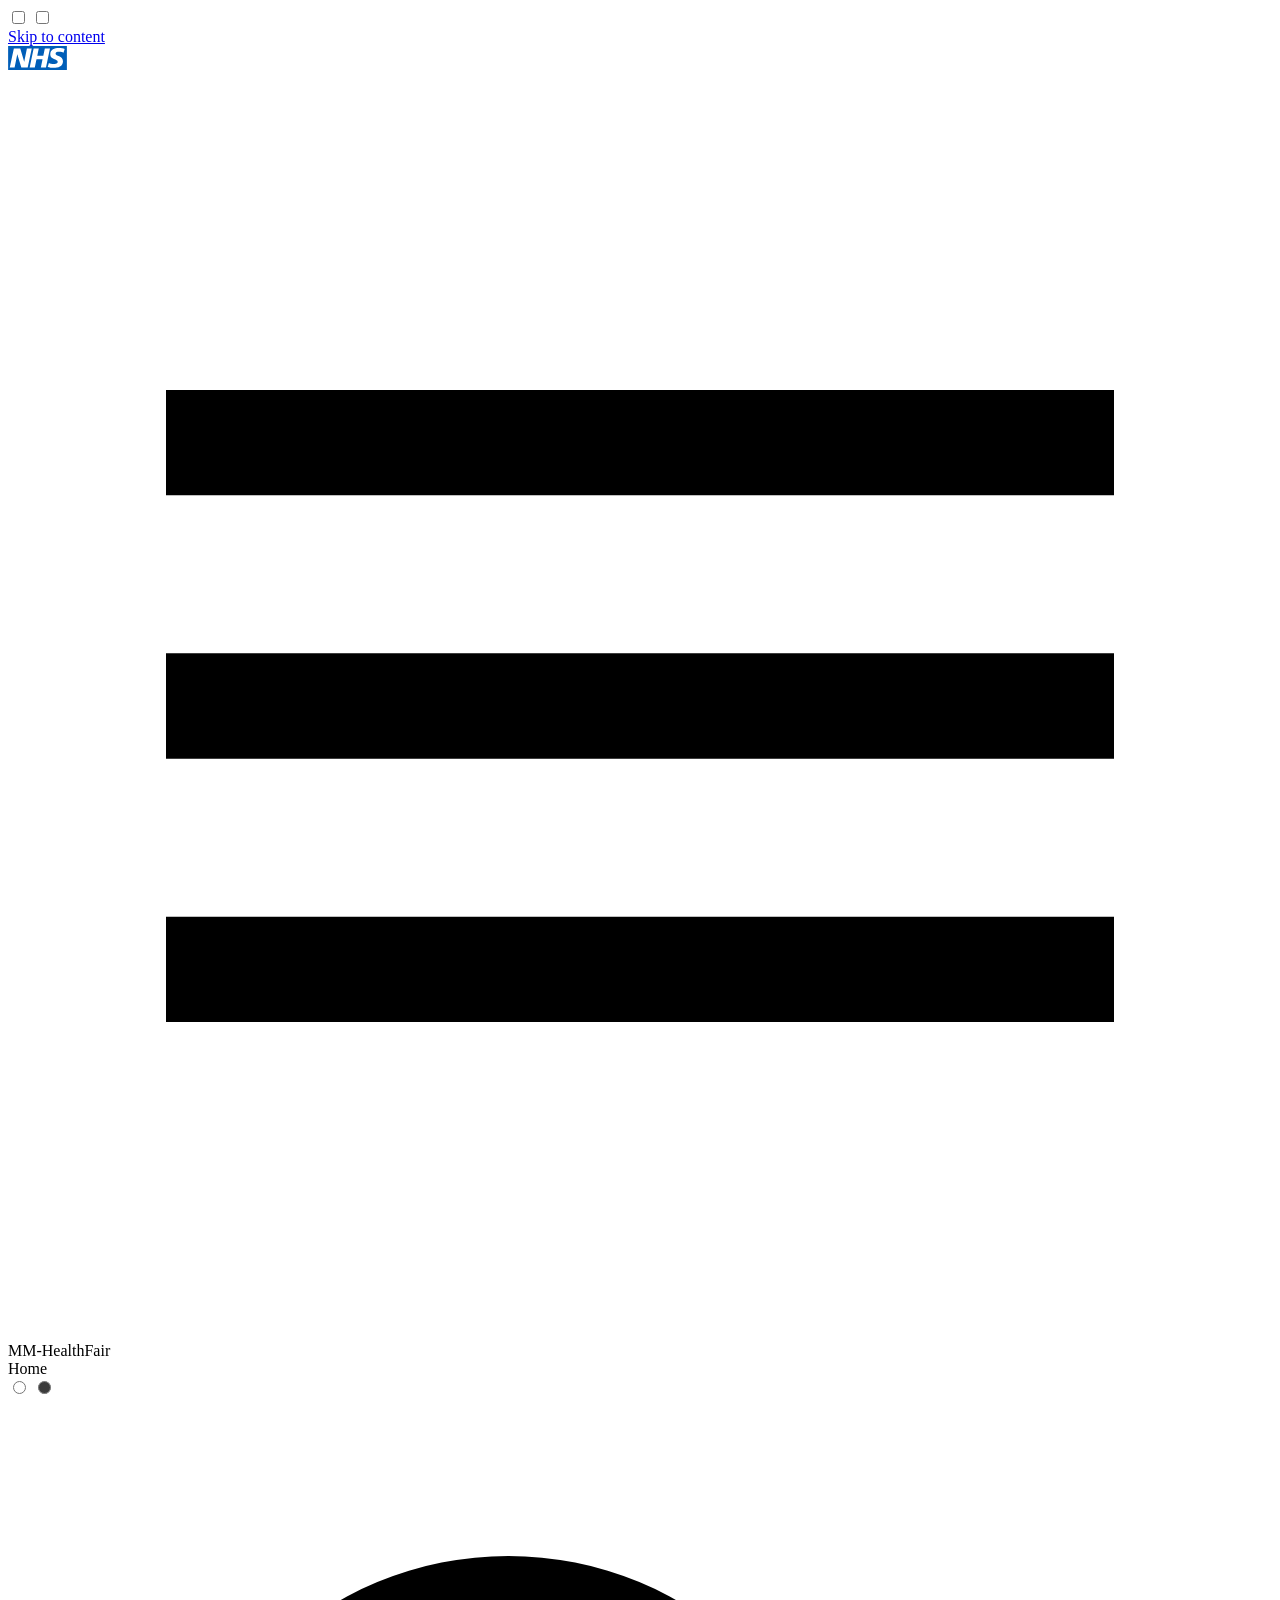
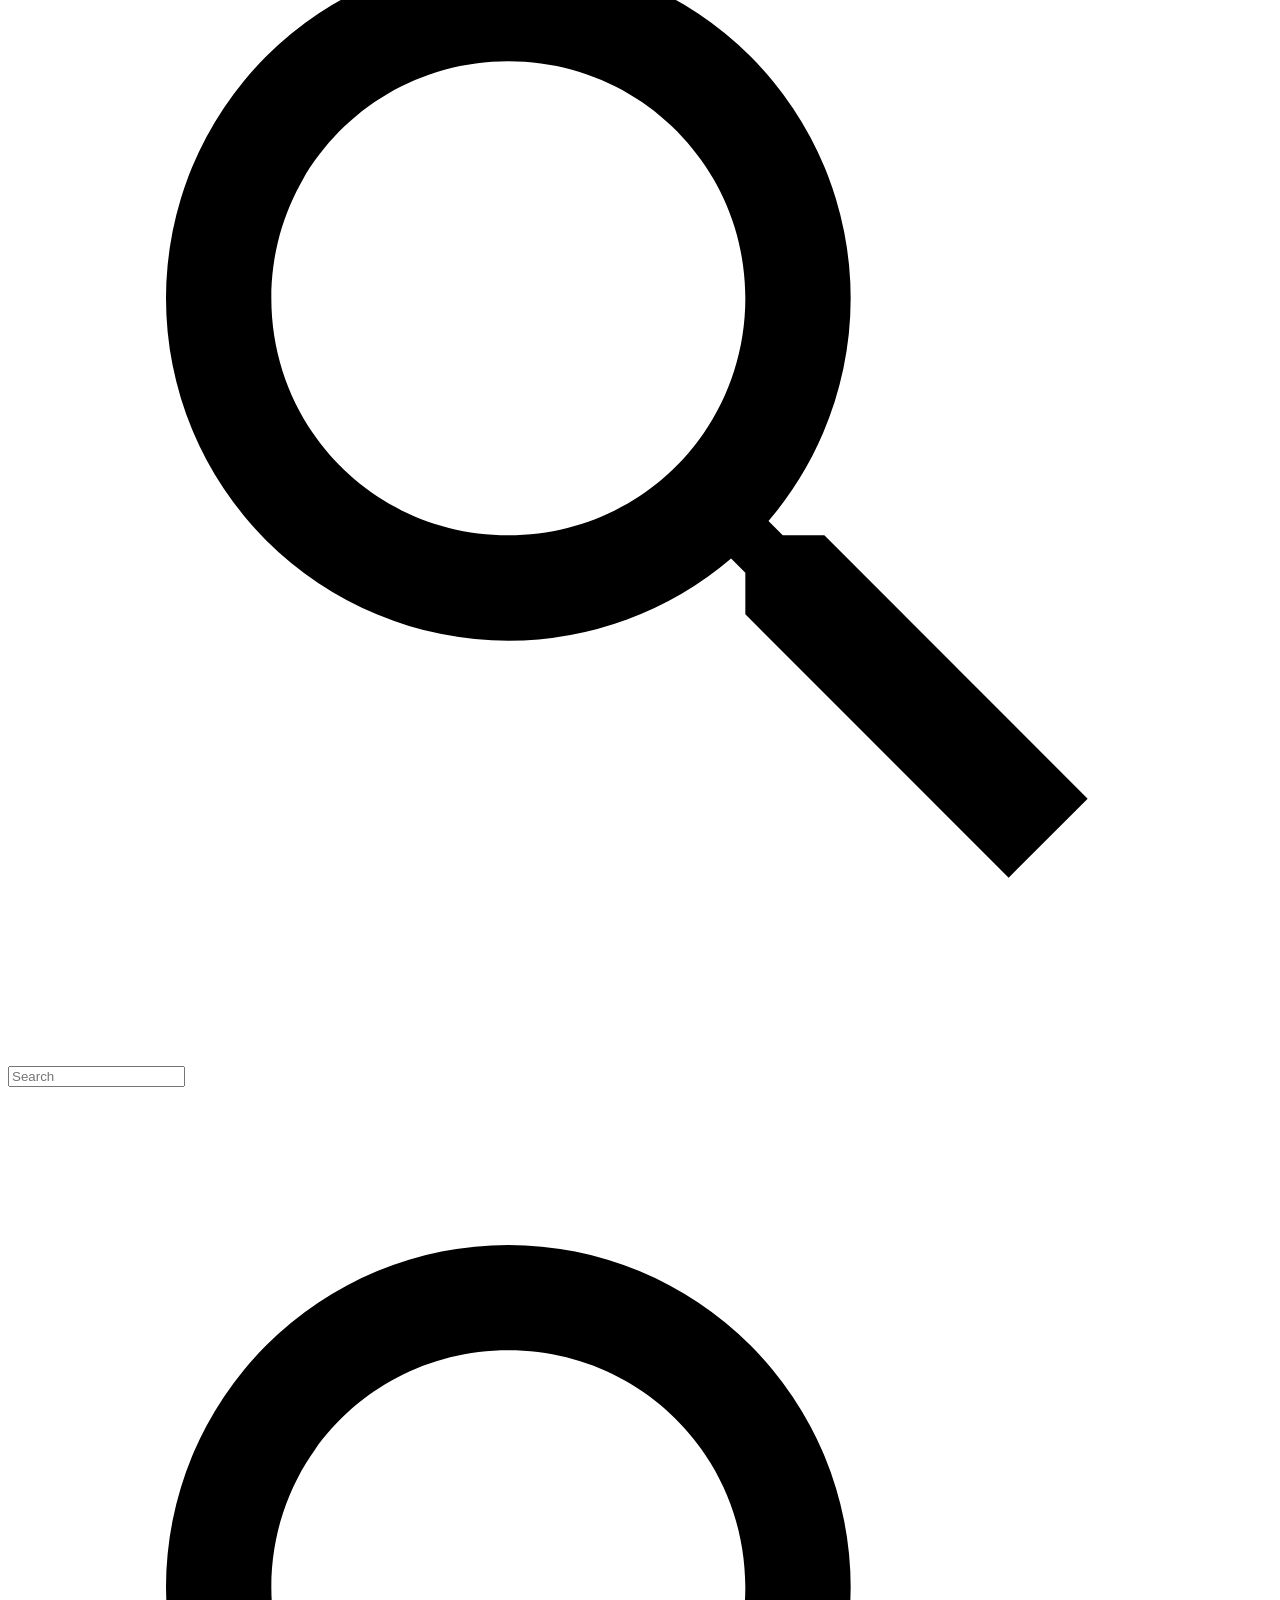
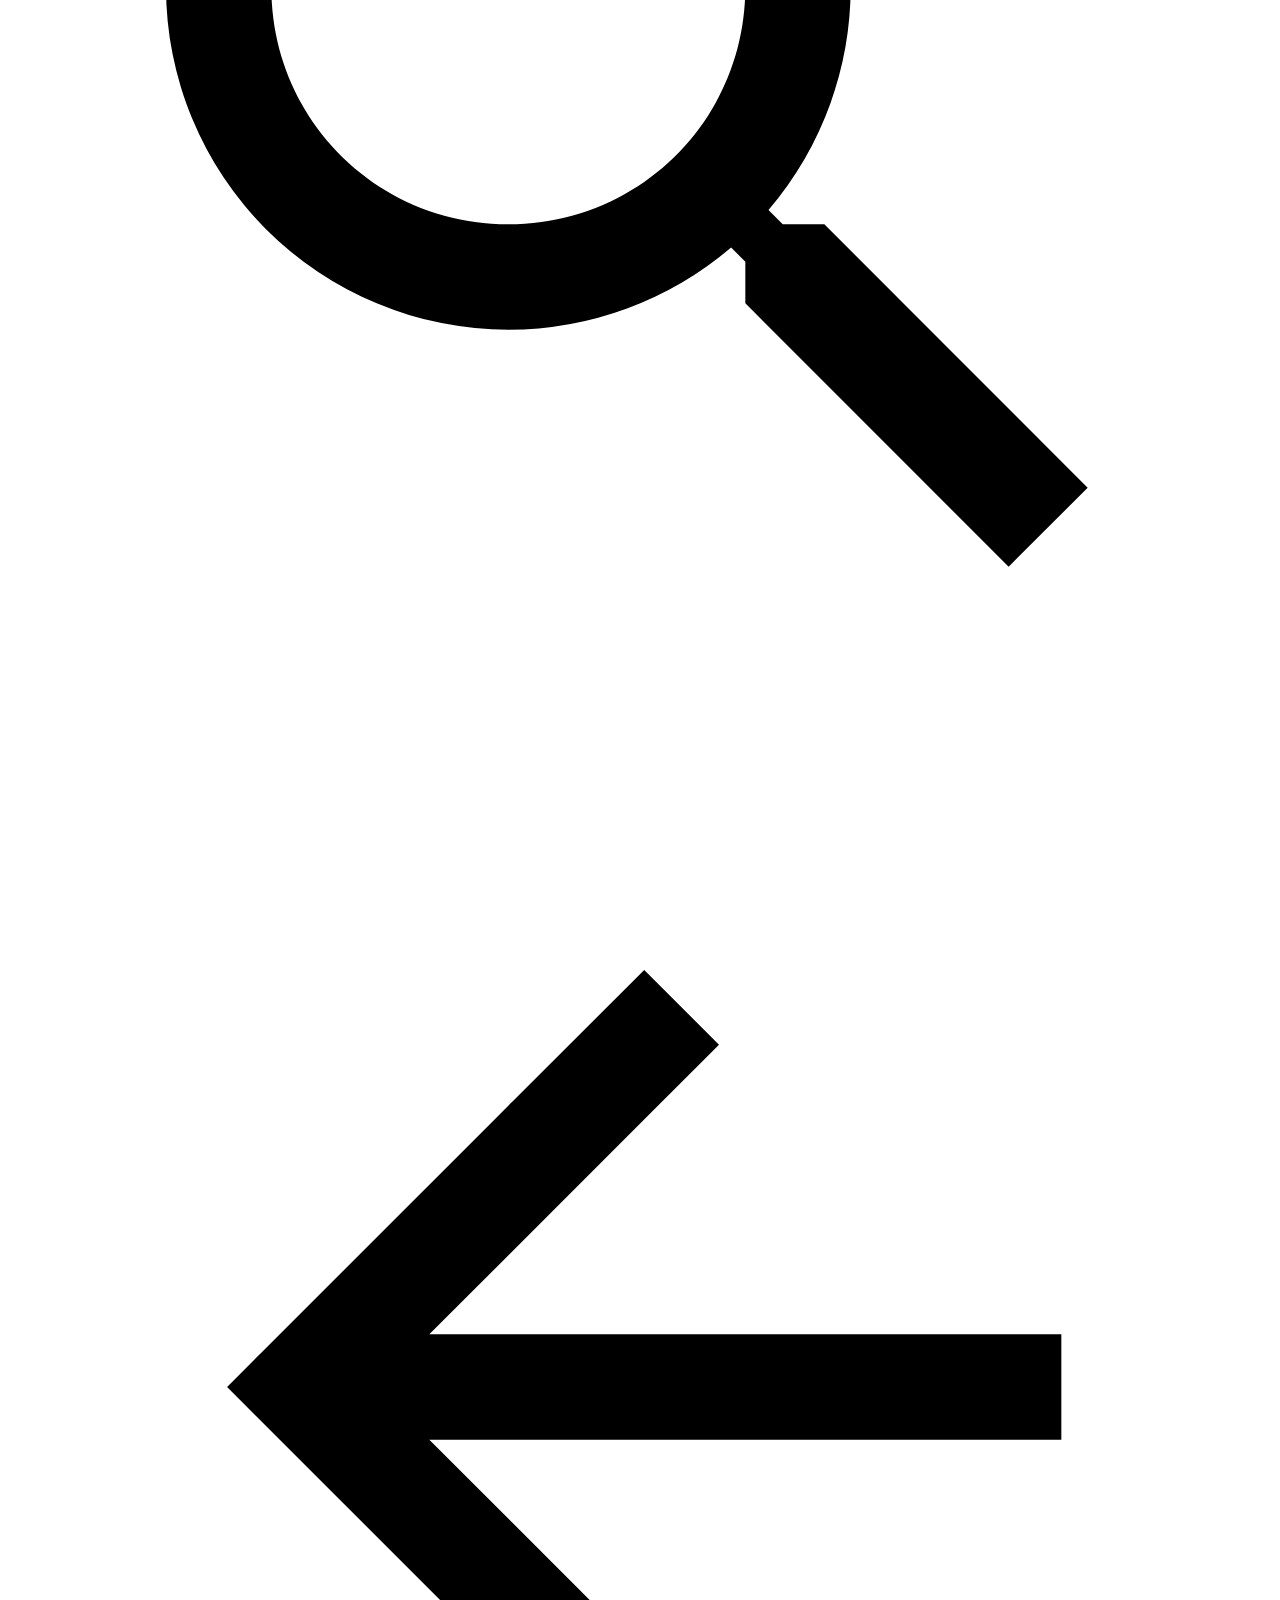
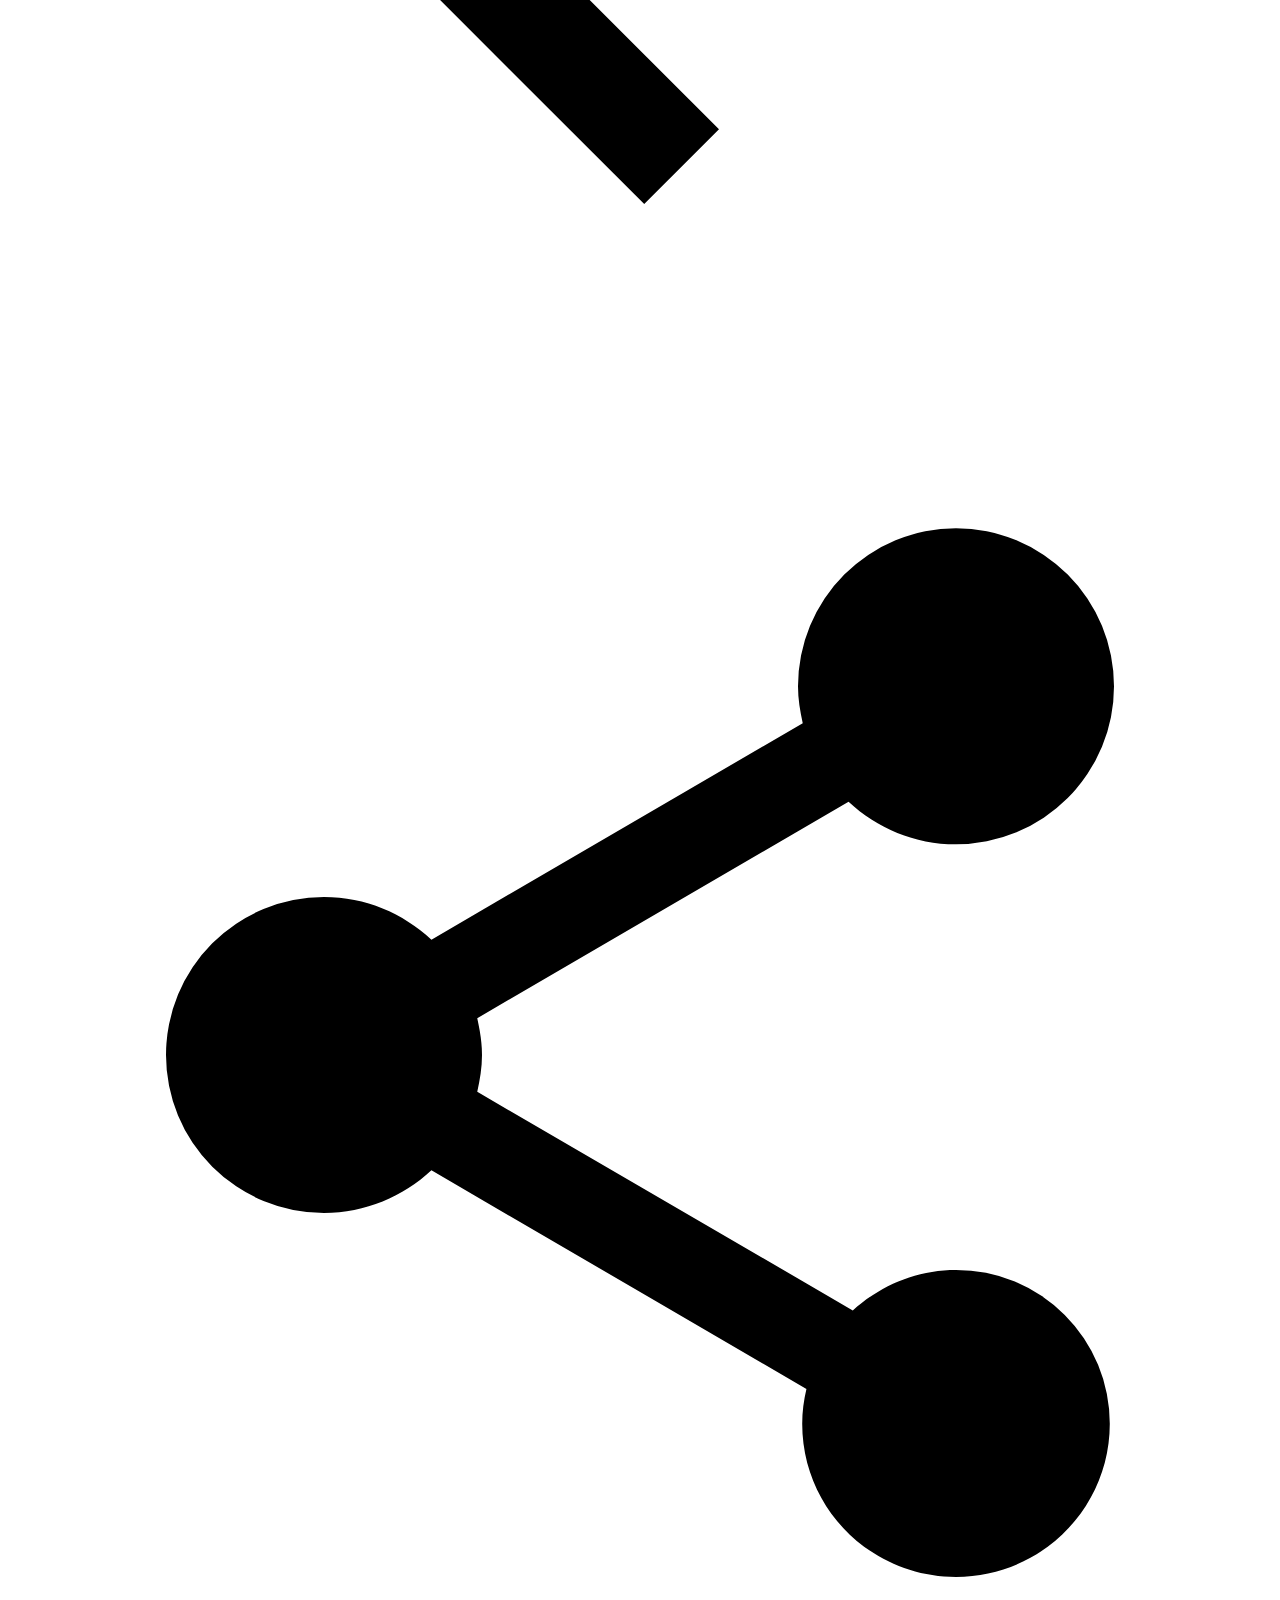
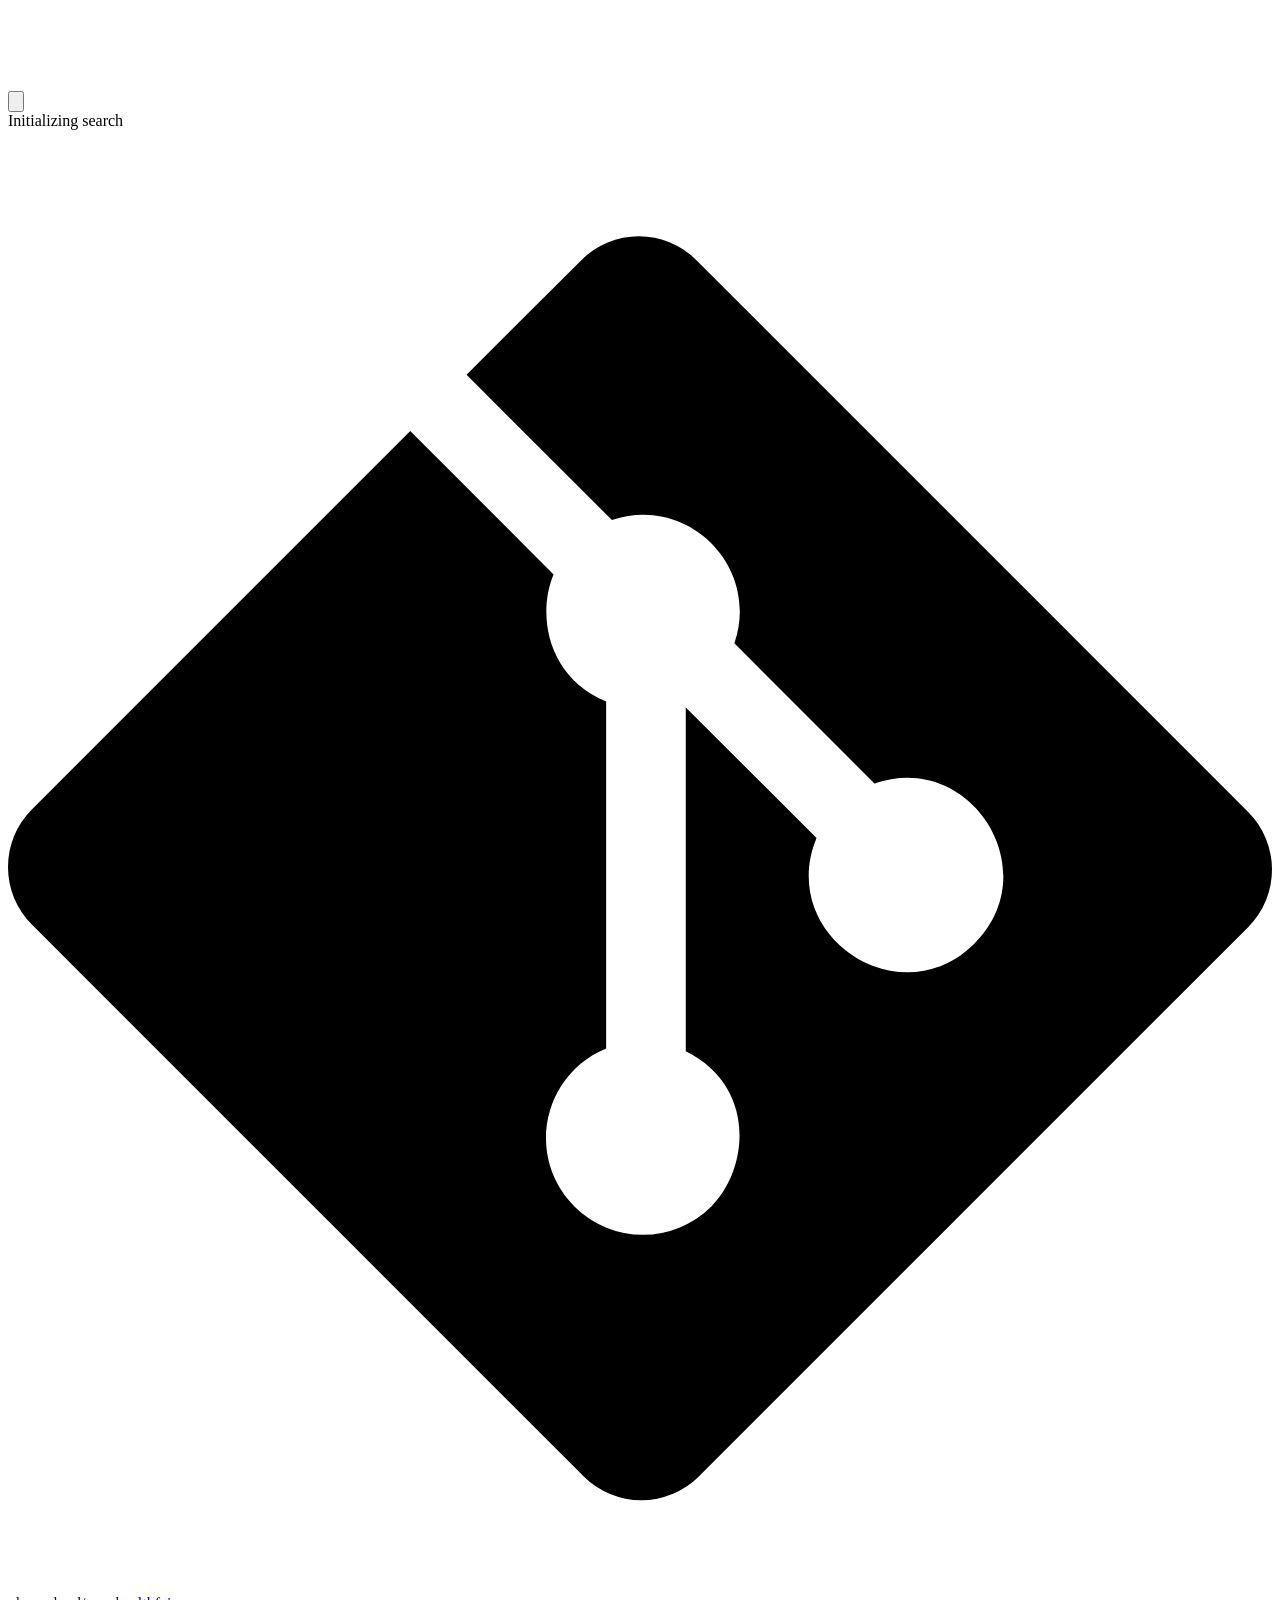
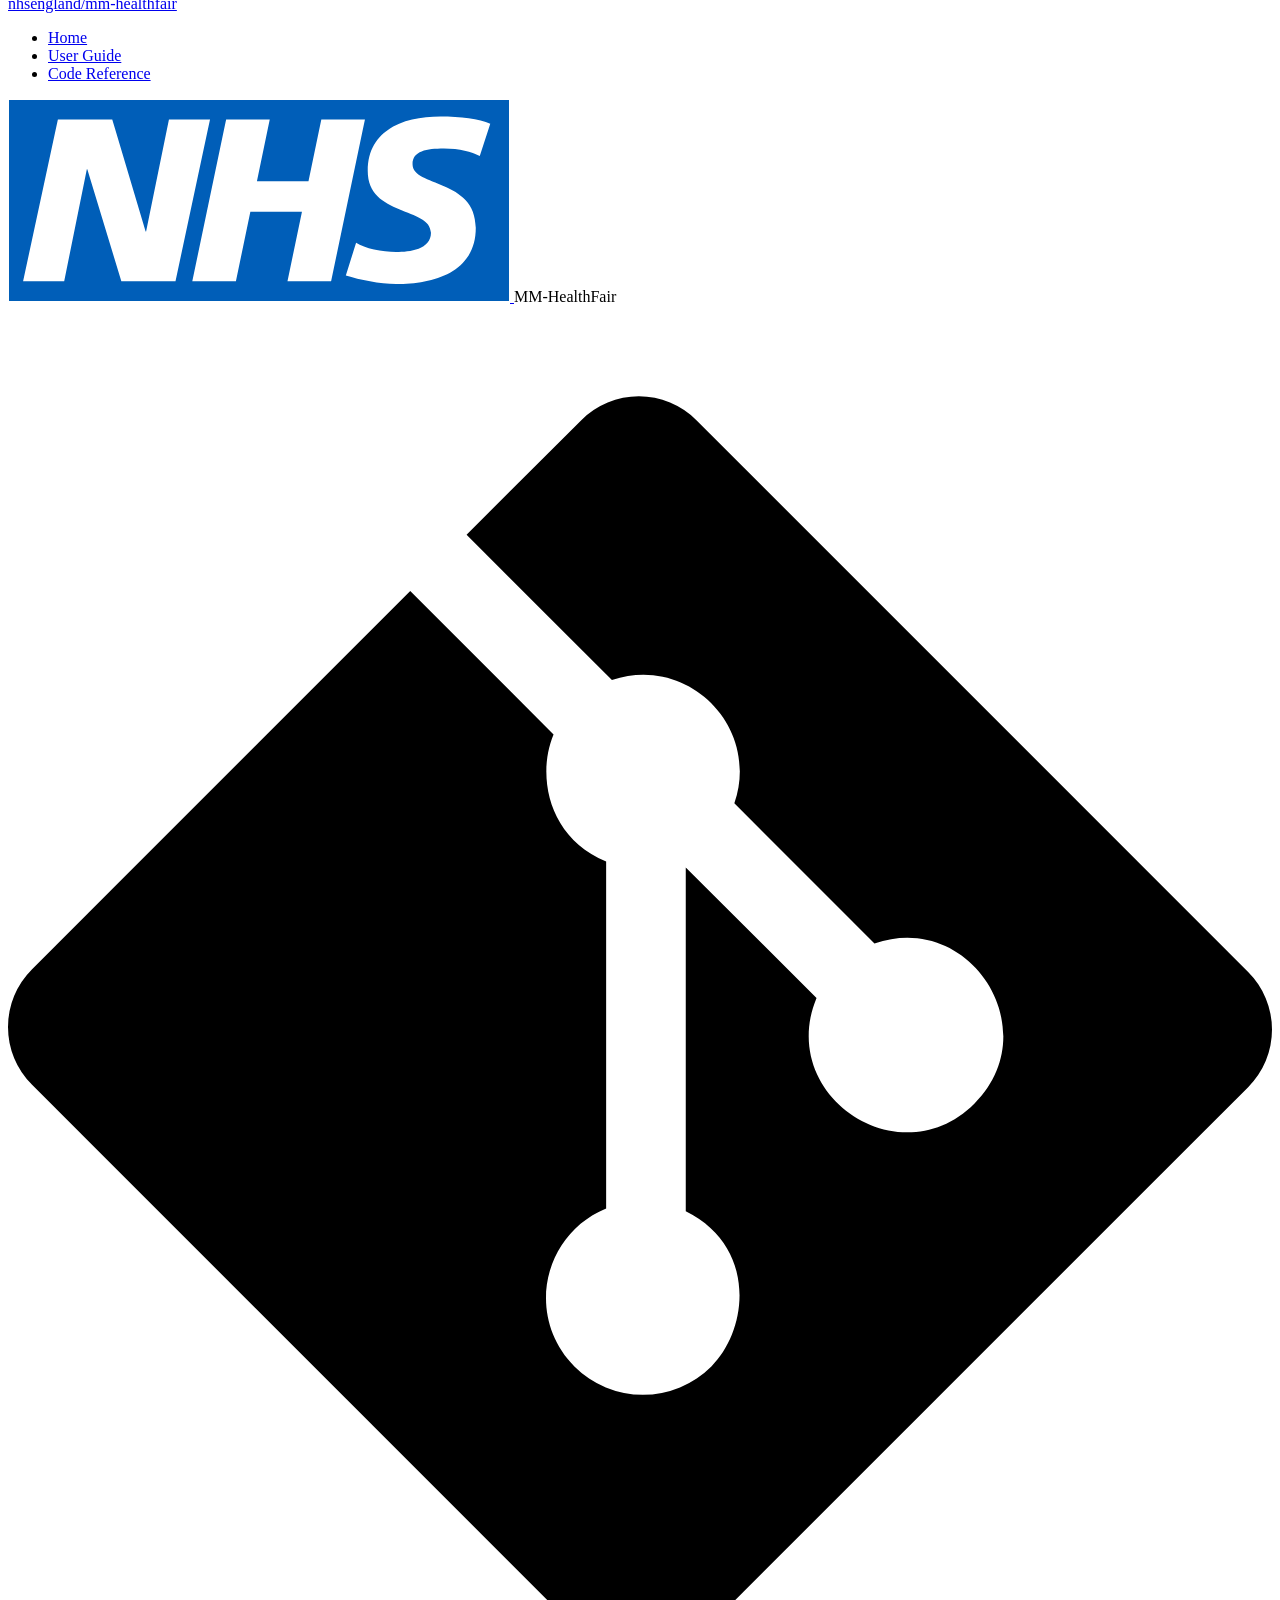
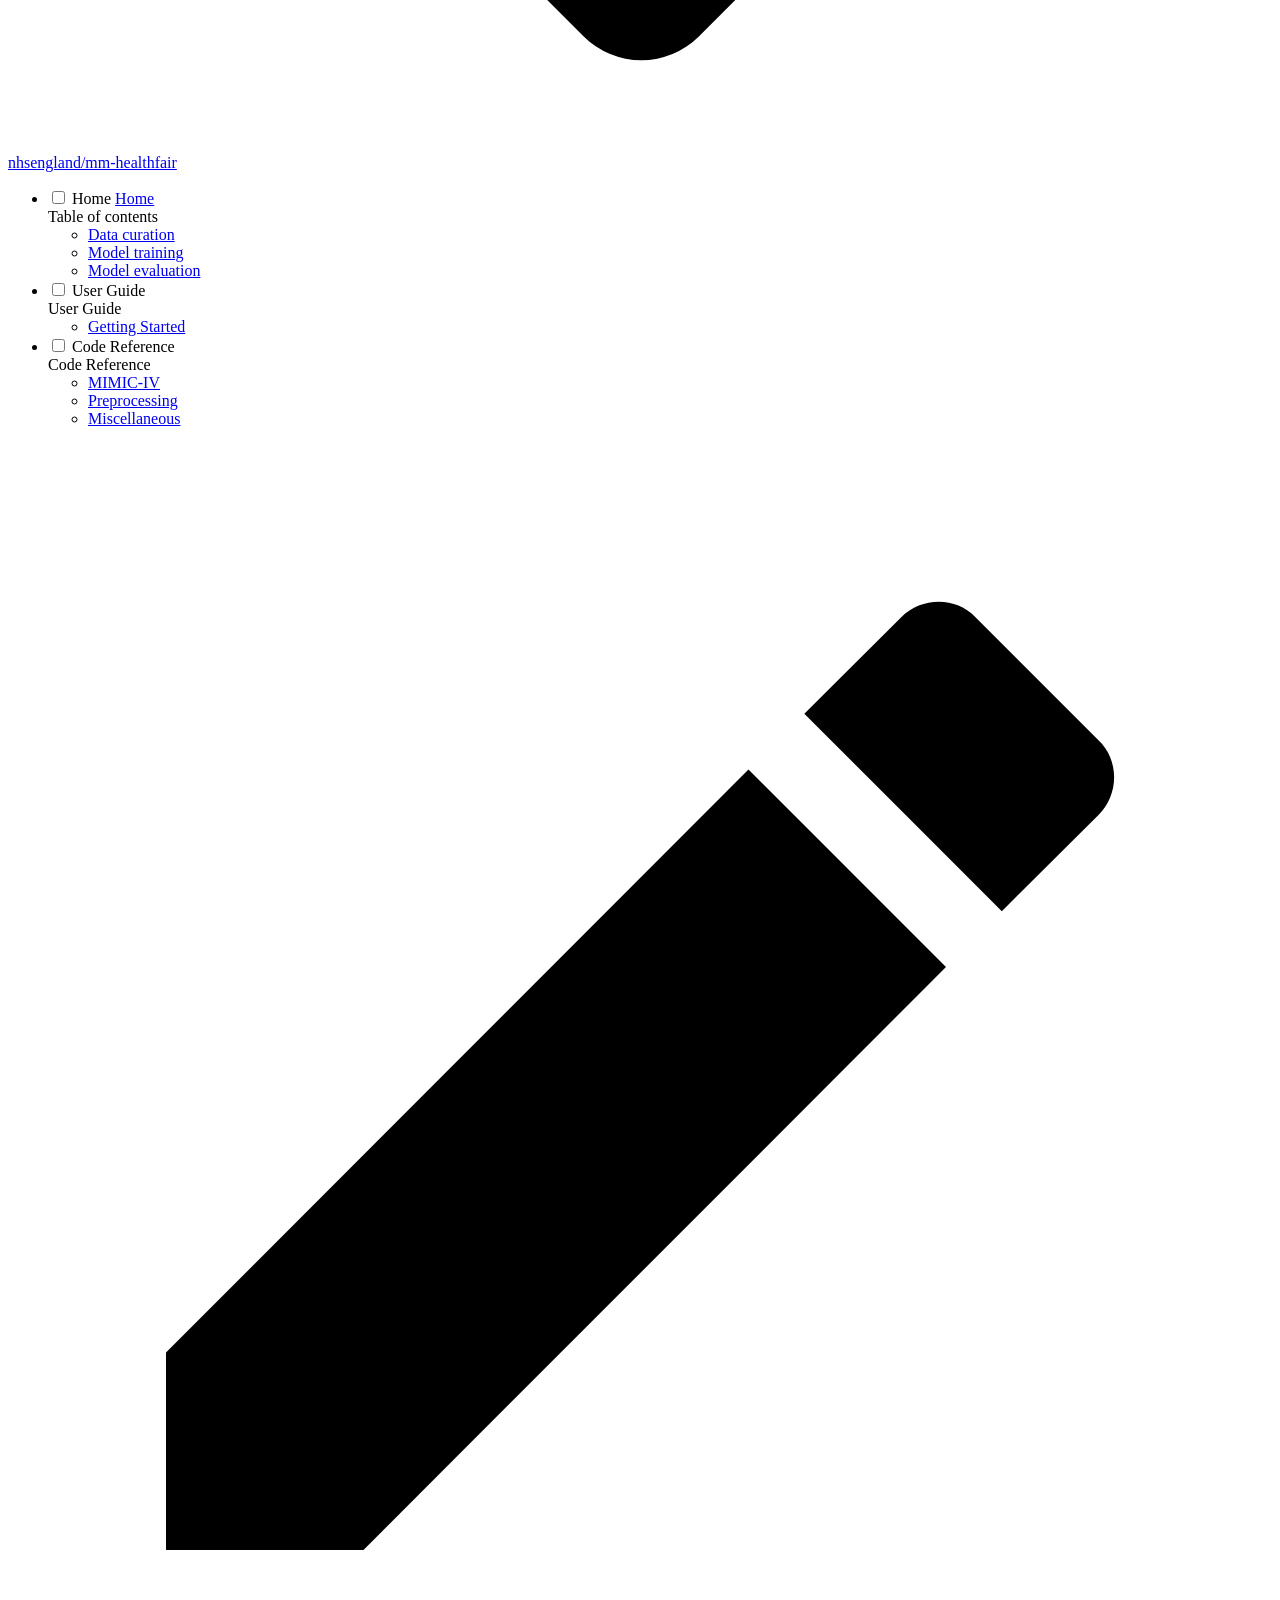
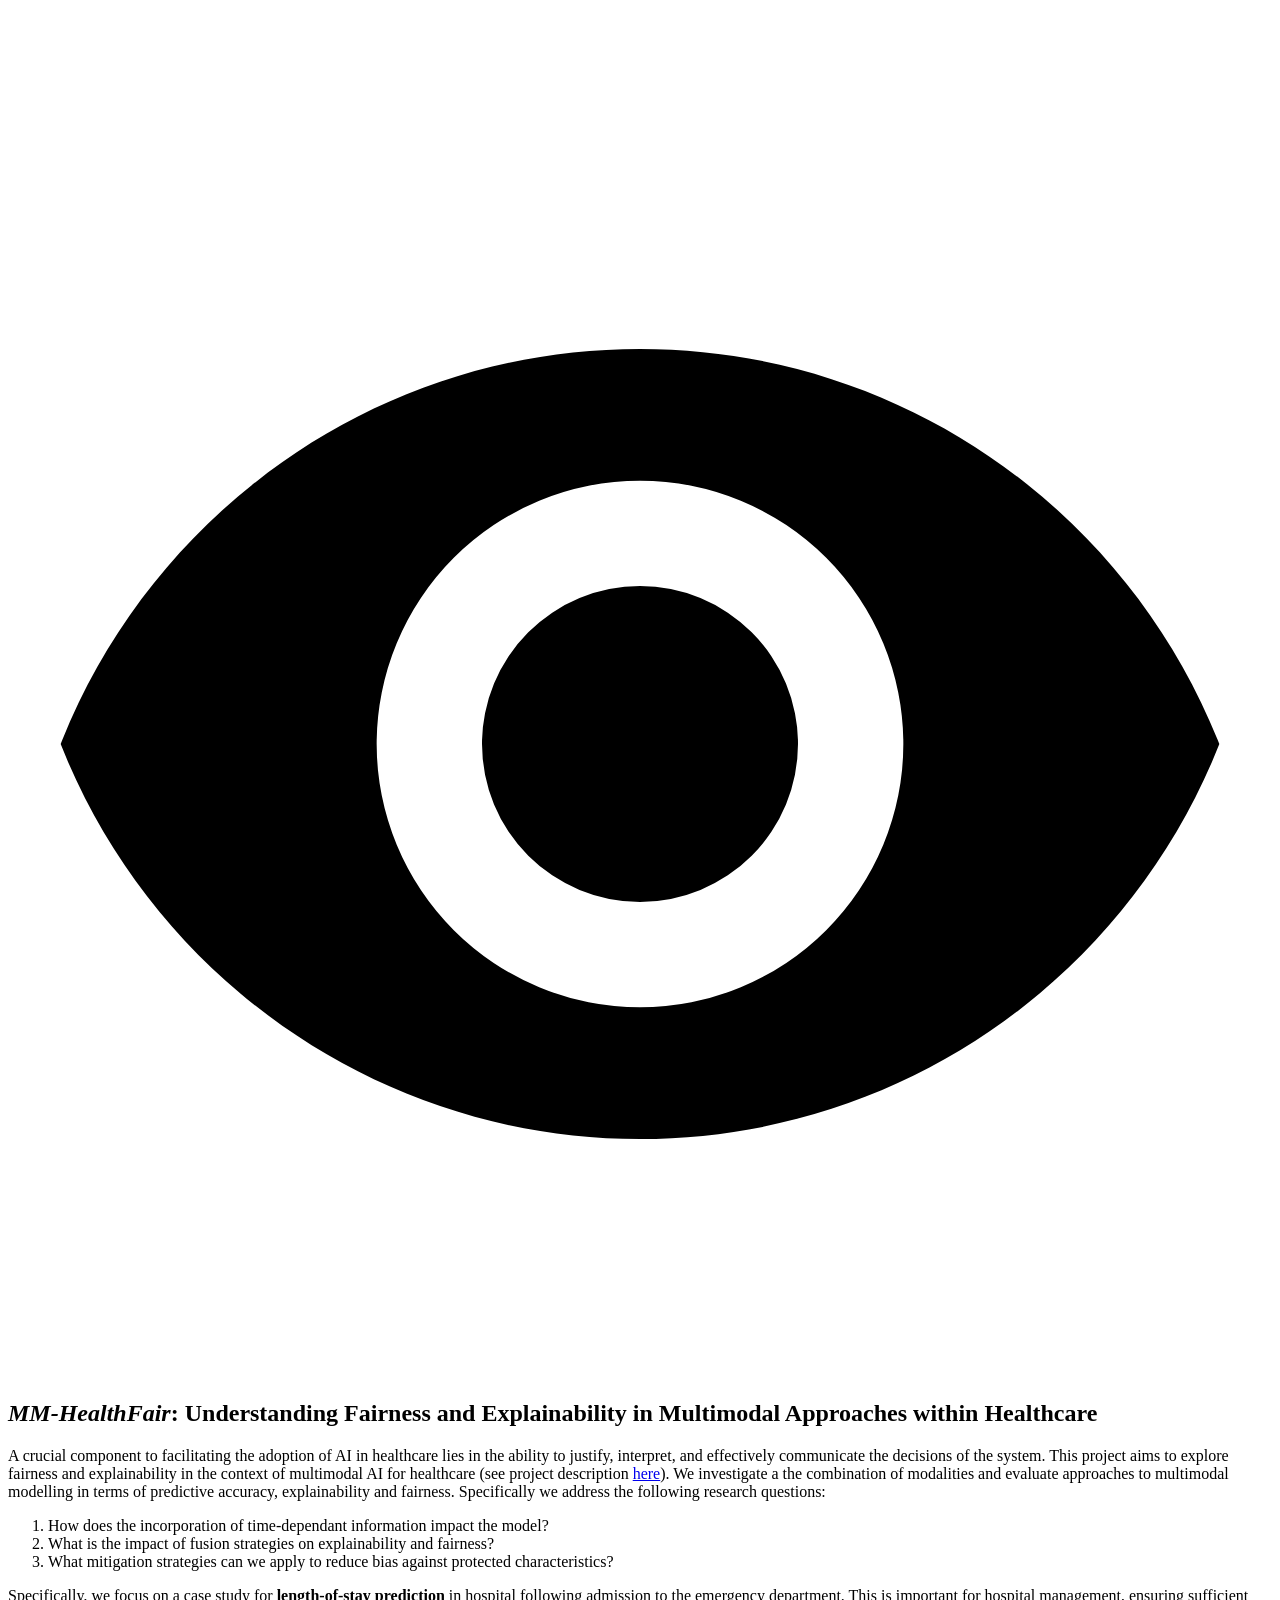
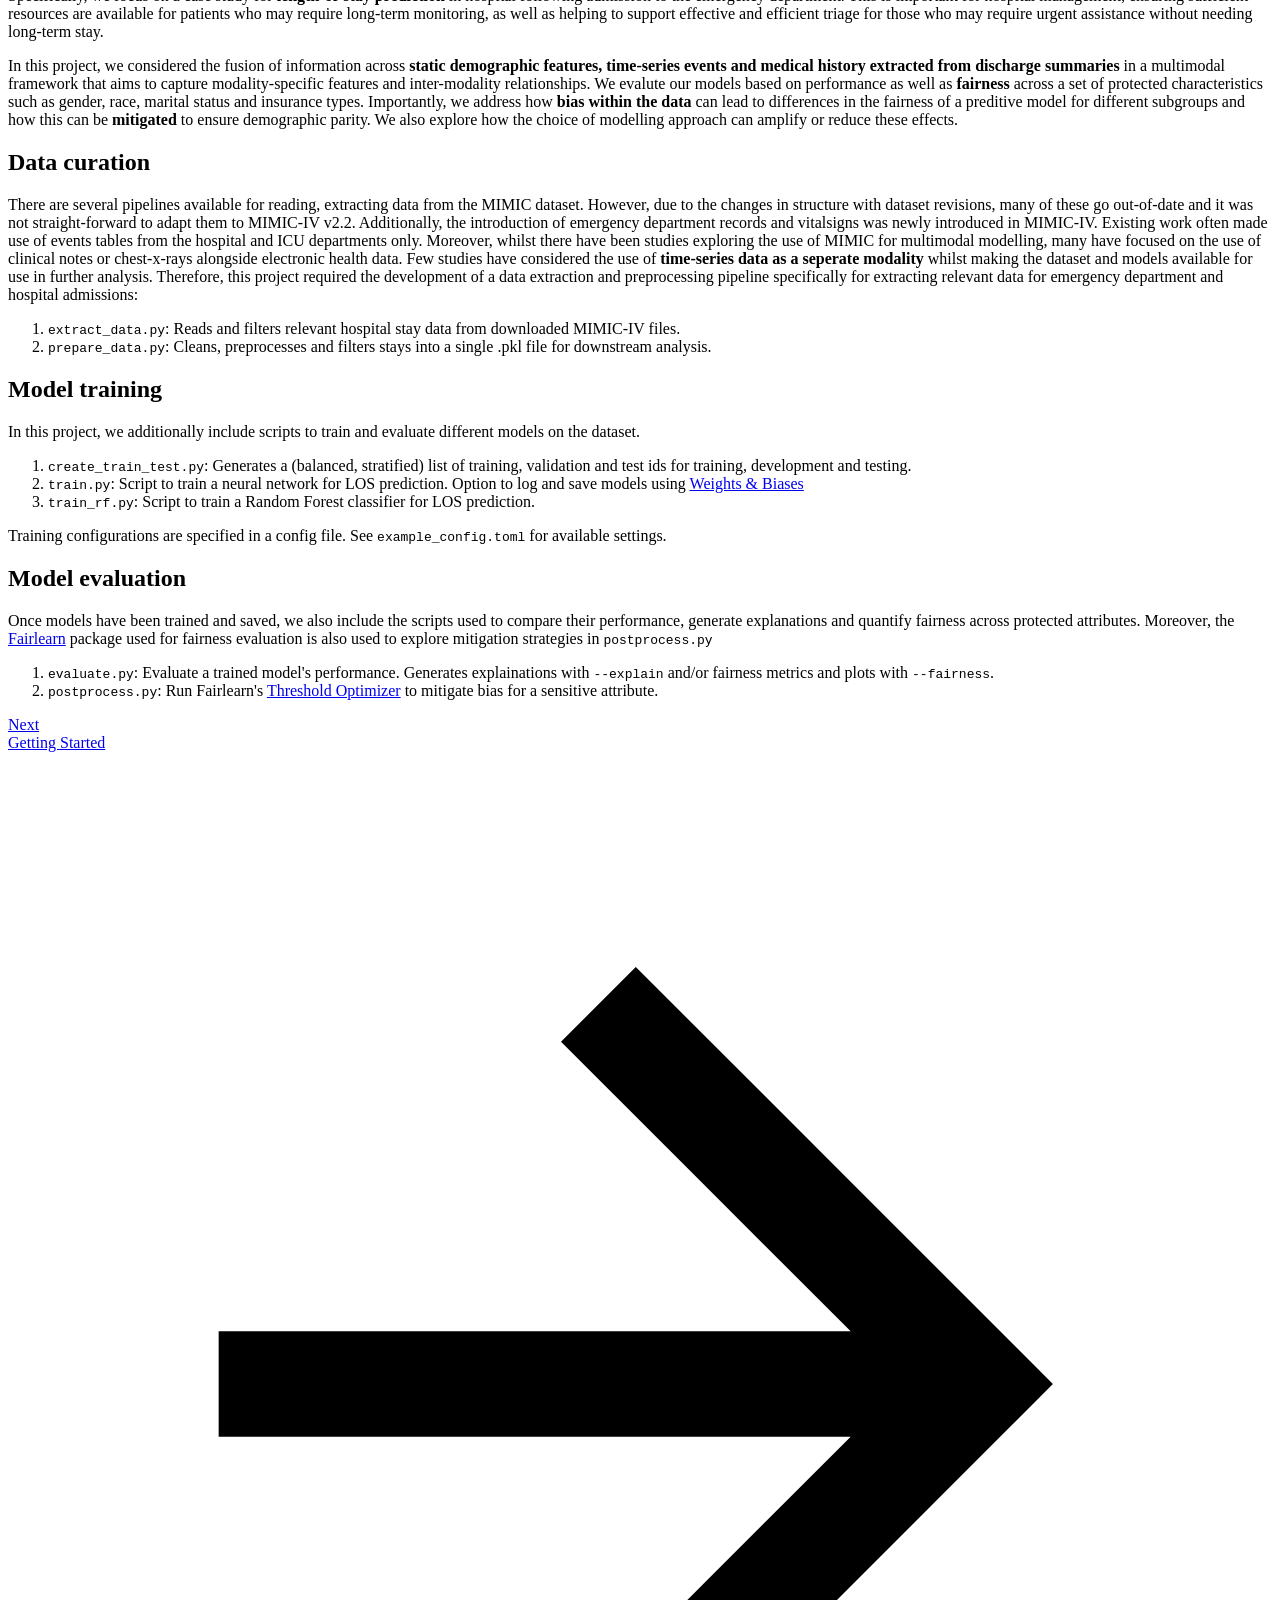
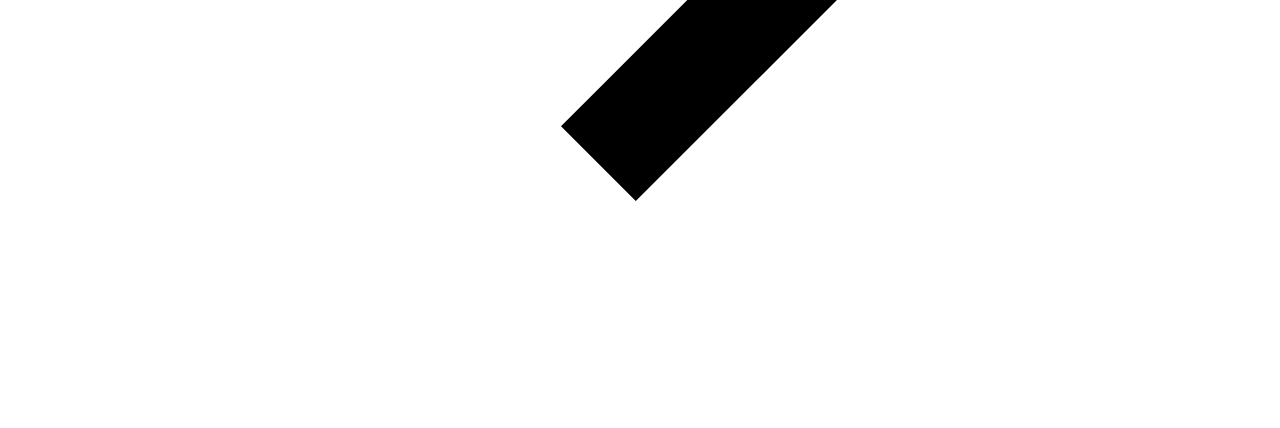
==== index.html @ 0ae2db7b "Deployed 104ed70 with MkDocs version: 1.6.1" ====
<!doctype html>
<html lang="en" class="no-js">
  <head>
    
      <meta charset="utf-8">
      <meta name="viewport" content="width=device-width,initial-scale=1">
      
        <meta name="description" content="Exploration codebase for understanding explainability and fairness in multimodal healthcare models">
      
      
      
      
      
        <link rel="next" href="getting_started/">
      
      
      <link rel="icon" href="assets/NHS.svg">
      <meta name="generator" content="mkdocs-1.6.1, mkdocs-material-9.5.50">
    
    
      
        <title>MM-HealthFair</title>
      
    
    
      <link rel="stylesheet" href="assets/stylesheets/main.a40c8224.min.css">
      
        
        <link rel="stylesheet" href="assets/stylesheets/palette.06af60db.min.css">
      
      


    
    
      
    
    
      
        
        
        <link rel="preconnect" href="https://fonts.gstatic.com" crossorigin>
        <link rel="stylesheet" href="https://fonts.googleapis.com/css?family=Roboto:300,300i,400,400i,700,700i%7CRoboto+Mono:400,400i,700,700i&display=fallback">
        <style>:root{--md-text-font:"Roboto";--md-code-font:"Roboto Mono"}</style>
      
    
    
      <link rel="stylesheet" href="assets/_mkdocstrings.css">
    
      <link rel="stylesheet" href="css/style.css">
    
      <link rel="stylesheet" href="css/mkdocstrings.css">
    
    <script>__md_scope=new URL(".",location),__md_hash=e=>[...e].reduce(((e,_)=>(e<<5)-e+_.charCodeAt(0)),0),__md_get=(e,_=localStorage,t=__md_scope)=>JSON.parse(_.getItem(t.pathname+"."+e)),__md_set=(e,_,t=localStorage,a=__md_scope)=>{try{t.setItem(a.pathname+"."+e,JSON.stringify(_))}catch(e){}}</script>
    
      

    
    
    
  </head>
  
  
    
    
      
    
    
    
    
    <body dir="ltr" data-md-color-scheme="default" data-md-color-primary="blue" data-md-color-accent="light-blue">
  
    
    <input class="md-toggle" data-md-toggle="drawer" type="checkbox" id="__drawer" autocomplete="off">
    <input class="md-toggle" data-md-toggle="search" type="checkbox" id="__search" autocomplete="off">
    <label class="md-overlay" for="__drawer"></label>
    <div data-md-component="skip">
      
        
        <a href="#mm-healthfair-understanding-fairness-and-explainability-in-multimodal-approaches-within-healthcare" class="md-skip">
          Skip to content
        </a>
      
    </div>
    <div data-md-component="announce">
      
    </div>
    
    
      

  

<header class="md-header md-header--shadow md-header--lifted" data-md-component="header">
  <nav class="md-header__inner md-grid" aria-label="Header">
    <a href="." title="MM-HealthFair" class="md-header__button md-logo" aria-label="MM-HealthFair" data-md-component="logo">
      
  <img src="assets/NHS.svg" alt="logo">

    </a>
    <label class="md-header__button md-icon" for="__drawer">
      
      <svg xmlns="http://www.w3.org/2000/svg" viewBox="0 0 24 24"><path d="M3 6h18v2H3zm0 5h18v2H3zm0 5h18v2H3z"/></svg>
    </label>
    <div class="md-header__title" data-md-component="header-title">
      <div class="md-header__ellipsis">
        <div class="md-header__topic">
          <span class="md-ellipsis">
            MM-HealthFair
          </span>
        </div>
        <div class="md-header__topic" data-md-component="header-topic">
          <span class="md-ellipsis">
            
              Home
            
          </span>
        </div>
      </div>
    </div>
    
      
        <form class="md-header__option" data-md-component="palette">
  
    
    
    
    <input class="md-option" data-md-color-media="(prefers-color-scheme: light)" data-md-color-scheme="default" data-md-color-primary="blue" data-md-color-accent="light-blue"  aria-label="Switch to dark mode"  type="radio" name="__palette" id="__palette_0">
    
      <label class="md-header__button md-icon" title="Switch to dark mode" for="__palette_1" hidden>
        <svg xmlns="http://www.w3.org/2000/svg" viewBox="0 0 24 24"><path d="M12 8a4 4 0 0 0-4 4 4 4 0 0 0 4 4 4 4 0 0 0 4-4 4 4 0 0 0-4-4m0 10a6 6 0 0 1-6-6 6 6 0 0 1 6-6 6 6 0 0 1 6 6 6 6 0 0 1-6 6m8-9.31V4h-4.69L12 .69 8.69 4H4v4.69L.69 12 4 15.31V20h4.69L12 23.31 15.31 20H20v-4.69L23.31 12z"/></svg>
      </label>
    
  
    
    
    
    <input class="md-option" data-md-color-media="(prefers-color-scheme: dark)" data-md-color-scheme="slate" data-md-color-primary="blue" data-md-color-accent="light-blue"  aria-label="Switch to light mode"  type="radio" name="__palette" id="__palette_1">
    
      <label class="md-header__button md-icon" title="Switch to light mode" for="__palette_0" hidden>
        <svg xmlns="http://www.w3.org/2000/svg" viewBox="0 0 24 24"><path d="M12 18c-.89 0-1.74-.2-2.5-.55C11.56 16.5 13 14.42 13 12s-1.44-4.5-3.5-5.45C10.26 6.2 11.11 6 12 6a6 6 0 0 1 6 6 6 6 0 0 1-6 6m8-9.31V4h-4.69L12 .69 8.69 4H4v4.69L.69 12 4 15.31V20h4.69L12 23.31 15.31 20H20v-4.69L23.31 12z"/></svg>
      </label>
    
  
</form>
      
    
    
      <script>var palette=__md_get("__palette");if(palette&&palette.color){if("(prefers-color-scheme)"===palette.color.media){var media=matchMedia("(prefers-color-scheme: light)"),input=document.querySelector(media.matches?"[data-md-color-media='(prefers-color-scheme: light)']":"[data-md-color-media='(prefers-color-scheme: dark)']");palette.color.media=input.getAttribute("data-md-color-media"),palette.color.scheme=input.getAttribute("data-md-color-scheme"),palette.color.primary=input.getAttribute("data-md-color-primary"),palette.color.accent=input.getAttribute("data-md-color-accent")}for(var[key,value]of Object.entries(palette.color))document.body.setAttribute("data-md-color-"+key,value)}</script>
    
    
    
      <label class="md-header__button md-icon" for="__search">
        
        <svg xmlns="http://www.w3.org/2000/svg" viewBox="0 0 24 24"><path d="M9.5 3A6.5 6.5 0 0 1 16 9.5c0 1.61-.59 3.09-1.56 4.23l.27.27h.79l5 5-1.5 1.5-5-5v-.79l-.27-.27A6.52 6.52 0 0 1 9.5 16 6.5 6.5 0 0 1 3 9.5 6.5 6.5 0 0 1 9.5 3m0 2C7 5 5 7 5 9.5S7 14 9.5 14 14 12 14 9.5 12 5 9.5 5"/></svg>
      </label>
      <div class="md-search" data-md-component="search" role="dialog">
  <label class="md-search__overlay" for="__search"></label>
  <div class="md-search__inner" role="search">
    <form class="md-search__form" name="search">
      <input type="text" class="md-search__input" name="query" aria-label="Search" placeholder="Search" autocapitalize="off" autocorrect="off" autocomplete="off" spellcheck="false" data-md-component="search-query" required>
      <label class="md-search__icon md-icon" for="__search">
        
        <svg xmlns="http://www.w3.org/2000/svg" viewBox="0 0 24 24"><path d="M9.5 3A6.5 6.5 0 0 1 16 9.5c0 1.61-.59 3.09-1.56 4.23l.27.27h.79l5 5-1.5 1.5-5-5v-.79l-.27-.27A6.52 6.52 0 0 1 9.5 16 6.5 6.5 0 0 1 3 9.5 6.5 6.5 0 0 1 9.5 3m0 2C7 5 5 7 5 9.5S7 14 9.5 14 14 12 14 9.5 12 5 9.5 5"/></svg>
        
        <svg xmlns="http://www.w3.org/2000/svg" viewBox="0 0 24 24"><path d="M20 11v2H8l5.5 5.5-1.42 1.42L4.16 12l7.92-7.92L13.5 5.5 8 11z"/></svg>
      </label>
      <nav class="md-search__options" aria-label="Search">
        
          <a href="javascript:void(0)" class="md-search__icon md-icon" title="Share" aria-label="Share" data-clipboard data-clipboard-text="" data-md-component="search-share" tabindex="-1">
            
            <svg xmlns="http://www.w3.org/2000/svg" viewBox="0 0 24 24"><path d="M18 16.08c-.76 0-1.44.3-1.96.77L8.91 12.7c.05-.23.09-.46.09-.7s-.04-.47-.09-.7l7.05-4.11c.54.5 1.25.81 2.04.81a3 3 0 0 0 3-3 3 3 0 0 0-3-3 3 3 0 0 0-3 3c0 .24.04.47.09.7L8.04 9.81C7.5 9.31 6.79 9 6 9a3 3 0 0 0-3 3 3 3 0 0 0 3 3c.79 0 1.5-.31 2.04-.81l7.12 4.15c-.05.21-.08.43-.08.66 0 1.61 1.31 2.91 2.92 2.91s2.92-1.3 2.92-2.91A2.92 2.92 0 0 0 18 16.08"/></svg>
          </a>
        
        <button type="reset" class="md-search__icon md-icon" title="Clear" aria-label="Clear" tabindex="-1">
          
          <svg xmlns="http://www.w3.org/2000/svg" viewBox="0 0 24 24"><path d="M19 6.41 17.59 5 12 10.59 6.41 5 5 6.41 10.59 12 5 17.59 6.41 19 12 13.41 17.59 19 19 17.59 13.41 12z"/></svg>
        </button>
      </nav>
      
        <div class="md-search__suggest" data-md-component="search-suggest"></div>
      
    </form>
    <div class="md-search__output">
      <div class="md-search__scrollwrap" tabindex="0" data-md-scrollfix>
        <div class="md-search-result" data-md-component="search-result">
          <div class="md-search-result__meta">
            Initializing search
          </div>
          <ol class="md-search-result__list" role="presentation"></ol>
        </div>
      </div>
    </div>
  </div>
</div>
    
    
      <div class="md-header__source">
        <a href="https://github.com/nhsengland/mm-healthfair" title="Go to repository" class="md-source" data-md-component="source">
  <div class="md-source__icon md-icon">
    
    <svg xmlns="http://www.w3.org/2000/svg" viewBox="0 0 448 512"><!--! Font Awesome Free 6.7.2 by @fontawesome - https://fontawesome.com License - https://fontawesome.com/license/free (Icons: CC BY 4.0, Fonts: SIL OFL 1.1, Code: MIT License) Copyright 2024 Fonticons, Inc.--><path d="M439.55 236.05 244 40.45a28.87 28.87 0 0 0-40.81 0l-40.66 40.63 51.52 51.52c27.06-9.14 52.68 16.77 43.39 43.68l49.66 49.66c34.23-11.8 61.18 31 35.47 56.69-26.49 26.49-70.21-2.87-56-37.34L240.22 199v121.85c25.3 12.54 22.26 41.85 9.08 55a34.34 34.34 0 0 1-48.55 0c-17.57-17.6-11.07-46.91 11.25-56v-123c-20.8-8.51-24.6-30.74-18.64-45L142.57 101 8.45 235.14a28.86 28.86 0 0 0 0 40.81l195.61 195.6a28.86 28.86 0 0 0 40.8 0l194.69-194.69a28.86 28.86 0 0 0 0-40.81"/></svg>
  </div>
  <div class="md-source__repository">
    nhsengland/mm-healthfair
  </div>
</a>
      </div>
    
  </nav>
  
    
      
<nav class="md-tabs" aria-label="Tabs" data-md-component="tabs">
  <div class="md-grid">
    <ul class="md-tabs__list">
      
        
  
  
    
  
  
    <li class="md-tabs__item md-tabs__item--active">
      <a href="." class="md-tabs__link">
        
  
    
  
  Home

      </a>
    </li>
  

      
        
  
  
  
    
    
      <li class="md-tabs__item">
        <a href="getting_started/" class="md-tabs__link">
          
  
  User Guide

        </a>
      </li>
    
  

      
        
  
  
  
    
    
      <li class="md-tabs__item">
        <a href="mimiciv/" class="md-tabs__link">
          
  
  Code Reference

        </a>
      </li>
    
  

      
    </ul>
  </div>
</nav>
    
  
</header>
    
    <div class="md-container" data-md-component="container">
      
      
        
      
      <main class="md-main" data-md-component="main">
        <div class="md-main__inner md-grid">
          
            
              
              <div class="md-sidebar md-sidebar--primary" data-md-component="sidebar" data-md-type="navigation" >
                <div class="md-sidebar__scrollwrap">
                  <div class="md-sidebar__inner">
                    


  


  

<nav class="md-nav md-nav--primary md-nav--lifted md-nav--integrated" aria-label="Navigation" data-md-level="0">
  <label class="md-nav__title" for="__drawer">
    <a href="." title="MM-HealthFair" class="md-nav__button md-logo" aria-label="MM-HealthFair" data-md-component="logo">
      
  <img src="assets/NHS.svg" alt="logo">

    </a>
    MM-HealthFair
  </label>
  
    <div class="md-nav__source">
      <a href="https://github.com/nhsengland/mm-healthfair" title="Go to repository" class="md-source" data-md-component="source">
  <div class="md-source__icon md-icon">
    
    <svg xmlns="http://www.w3.org/2000/svg" viewBox="0 0 448 512"><!--! Font Awesome Free 6.7.2 by @fontawesome - https://fontawesome.com License - https://fontawesome.com/license/free (Icons: CC BY 4.0, Fonts: SIL OFL 1.1, Code: MIT License) Copyright 2024 Fonticons, Inc.--><path d="M439.55 236.05 244 40.45a28.87 28.87 0 0 0-40.81 0l-40.66 40.63 51.52 51.52c27.06-9.14 52.68 16.77 43.39 43.68l49.66 49.66c34.23-11.8 61.18 31 35.47 56.69-26.49 26.49-70.21-2.87-56-37.34L240.22 199v121.85c25.3 12.54 22.26 41.85 9.08 55a34.34 34.34 0 0 1-48.55 0c-17.57-17.6-11.07-46.91 11.25-56v-123c-20.8-8.51-24.6-30.74-18.64-45L142.57 101 8.45 235.14a28.86 28.86 0 0 0 0 40.81l195.61 195.6a28.86 28.86 0 0 0 40.8 0l194.69-194.69a28.86 28.86 0 0 0 0-40.81"/></svg>
  </div>
  <div class="md-source__repository">
    nhsengland/mm-healthfair
  </div>
</a>
    </div>
  
  <ul class="md-nav__list" data-md-scrollfix>
    
      
      
  
  
    
  
  
  
    <li class="md-nav__item md-nav__item--active">
      
      <input class="md-nav__toggle md-toggle" type="checkbox" id="__toc">
      
      
        
      
      
        <label class="md-nav__link md-nav__link--active" for="__toc">
          
  
  <span class="md-ellipsis">
    Home
  </span>
  

          <span class="md-nav__icon md-icon"></span>
        </label>
      
      <a href="." class="md-nav__link md-nav__link--active">
        
  
  <span class="md-ellipsis">
    Home
  </span>
  

      </a>
      
        

<nav class="md-nav md-nav--secondary" aria-label="Table of contents">
  
  
  
    
  
  
    <label class="md-nav__title" for="__toc">
      <span class="md-nav__icon md-icon"></span>
      Table of contents
    </label>
    <ul class="md-nav__list" data-md-component="toc" data-md-scrollfix>
      
        <li class="md-nav__item">
  <a href="#data-curation" class="md-nav__link">
    <span class="md-ellipsis">
      Data curation
    </span>
  </a>
  
</li>
      
        <li class="md-nav__item">
  <a href="#model-training" class="md-nav__link">
    <span class="md-ellipsis">
      Model training
    </span>
  </a>
  
</li>
      
        <li class="md-nav__item">
  <a href="#model-evaluation" class="md-nav__link">
    <span class="md-ellipsis">
      Model evaluation
    </span>
  </a>
  
</li>
      
    </ul>
  
</nav>
      
    </li>
  

    
      
      
  
  
  
  
    
    
    
      
      
    
    
    <li class="md-nav__item md-nav__item--nested">
      
        
        
        <input class="md-nav__toggle md-toggle " type="checkbox" id="__nav_2" >
        
          
          <label class="md-nav__link" for="__nav_2" id="__nav_2_label" tabindex="0">
            
  
  <span class="md-ellipsis">
    User Guide
  </span>
  

            <span class="md-nav__icon md-icon"></span>
          </label>
        
        <nav class="md-nav" data-md-level="1" aria-labelledby="__nav_2_label" aria-expanded="false">
          <label class="md-nav__title" for="__nav_2">
            <span class="md-nav__icon md-icon"></span>
            User Guide
          </label>
          <ul class="md-nav__list" data-md-scrollfix>
            
              
                
  
  
  
  
    <li class="md-nav__item">
      <a href="getting_started/" class="md-nav__link">
        
  
  <span class="md-ellipsis">
    Getting Started
  </span>
  

      </a>
    </li>
  

              
            
          </ul>
        </nav>
      
    </li>
  

    
      
      
  
  
  
  
    
    
    
      
      
    
    
    <li class="md-nav__item md-nav__item--nested">
      
        
        
        <input class="md-nav__toggle md-toggle " type="checkbox" id="__nav_3" >
        
          
          <label class="md-nav__link" for="__nav_3" id="__nav_3_label" tabindex="0">
            
  
  <span class="md-ellipsis">
    Code Reference
  </span>
  

            <span class="md-nav__icon md-icon"></span>
          </label>
        
        <nav class="md-nav" data-md-level="1" aria-labelledby="__nav_3_label" aria-expanded="false">
          <label class="md-nav__title" for="__nav_3">
            <span class="md-nav__icon md-icon"></span>
            Code Reference
          </label>
          <ul class="md-nav__list" data-md-scrollfix>
            
              
                
  
  
  
  
    <li class="md-nav__item">
      <a href="mimiciv/" class="md-nav__link">
        
  
  <span class="md-ellipsis">
    MIMIC-IV
  </span>
  

      </a>
    </li>
  

              
            
              
                
  
  
  
  
    <li class="md-nav__item">
      <a href="preprocessing/" class="md-nav__link">
        
  
  <span class="md-ellipsis">
    Preprocessing
  </span>
  

      </a>
    </li>
  

              
            
              
                
  
  
  
  
    <li class="md-nav__item">
      <a href="functions/" class="md-nav__link">
        
  
  <span class="md-ellipsis">
    Miscellaneous
  </span>
  

      </a>
    </li>
  

              
            
          </ul>
        </nav>
      
    </li>
  

    
  </ul>
</nav>
                  </div>
                </div>
              </div>
            
            
          
          
            <div class="md-content" data-md-component="content">
              <article class="md-content__inner md-typeset">
                
                  

  
    <a href="https://github.com/nhsengland/mm-healthfair/edit/main/docs/index.md" title="Edit this page" class="md-content__button md-icon">
      
      <svg xmlns="http://www.w3.org/2000/svg" viewBox="0 0 24 24"><path d="M20.71 7.04c.39-.39.39-1.04 0-1.41l-2.34-2.34c-.37-.39-1.02-.39-1.41 0l-1.84 1.83 3.75 3.75M3 17.25V21h3.75L17.81 9.93l-3.75-3.75z"/></svg>
    </a>
  
  
    
      
    
    <a href="https://github.com/nhsengland/mm-healthfair/raw/main/docs/index.md" title="View source of this page" class="md-content__button md-icon">
      
      <svg xmlns="http://www.w3.org/2000/svg" viewBox="0 0 24 24"><path d="M12 9a3 3 0 0 0-3 3 3 3 0 0 0 3 3 3 3 0 0 0 3-3 3 3 0 0 0-3-3m0 8a5 5 0 0 1-5-5 5 5 0 0 1 5-5 5 5 0 0 1 5 5 5 5 0 0 1-5 5m0-12.5C7 4.5 2.73 7.61 1 12c1.73 4.39 6 7.5 11 7.5s9.27-3.11 11-7.5c-1.73-4.39-6-7.5-11-7.5"/></svg>
    </a>
  


<h1 id="mm-healthfair-understanding-fairness-and-explainability-in-multimodal-approaches-within-healthcare"><em>MM-HealthFair</em>: Understanding Fairness and Explainability in Multimodal Approaches within Healthcare</h1>
<p>A crucial component to facilitating the adoption of AI in healthcare lies in the ability to justify, interpret, and effectively communicate the decisions of the system.
This project aims to explore fairness and explainability in the context of multimodal AI for healthcare (see project description <a href="https://nhsx.github.io/nhsx-internship-projects/advances-modalities-explainability/">here</a>). We investigate a the combination of modalities and evaluate approaches to multimodal modelling in terms of predictive accuracy, explainability and fairness. Specifically we address the following research questions:</p>
<ol>
<li>How does the incorporation of time-dependant information impact the model?</li>
<li>What is the impact of fusion strategies on explainability and fairness?</li>
<li>What mitigation strategies can we apply to reduce bias against protected characteristics?</li>
</ol>
<p>Specifically, we focus on a case study for <strong>length-of-stay prediction</strong> in hospital following admission to the emergency department. This is important for hospital management, ensuring sufficient resources are available for patients who may require long-term monitoring, as well as helping to support effective and efficient triage for those who may require urgent assistance without needing long-term stay.</p>
<p>In this project, we considered the fusion of information across <strong>static demographic features, time-series events and medical history extracted from discharge summaries</strong> in a multimodal framework that aims to capture modality-specific features and inter-modality relationships. We evalute our models based on performance as well as <strong>fairness</strong> across a set of protected characteristics such as gender, race, marital status and insurance types. Importantly, we address how <strong>bias within the data</strong> can lead to differences in the fairness of a preditive model for different subgroups and how this can be <strong>mitigated</strong> to ensure demographic parity. We also explore how the choice of modelling approach can amplify or reduce these effects.</p>
<h2 id="data-curation">Data curation</h2>
<p>There are several pipelines available for reading, extracting data from the MIMIC dataset. However, due to the changes in structure with dataset revisions, many of these go out-of-date and it was not straight-forward to adapt them to MIMIC-IV v2.2. Additionally, the introduction of emergency department records and vitalsigns was newly introduced in MIMIC-IV. Existing work often made use of events tables from the hospital and ICU departments only. Moreover, whilst there have been studies exploring the use of MIMIC for multimodal modelling, many have focused on the use of clinical notes or chest-x-rays alongside electronic health data. Few studies have considered the use of <strong>time-series data as a seperate modality</strong> whilst making the dataset and models available for use in further analysis. Therefore, this project required the development of a data extraction and preprocessing pipeline specifically for extracting relevant data for emergency department and hospital admissions:</p>
<ol>
<li><code>extract_data.py</code>: Reads and filters relevant hospital stay data from downloaded MIMIC-IV files.</li>
<li><code>prepare_data.py</code>: Cleans, preprocesses and filters stays into a single .pkl file for downstream analysis.</li>
</ol>
<h2 id="model-training">Model training</h2>
<p>In this project, we additionally include scripts to train and evaluate different models on the dataset.</p>
<ol>
<li><code>create_train_test.py</code>: Generates a (balanced, stratified) list of training, validation and test ids for training, development and testing.</li>
<li><code>train.py</code>: Script to train a neural network for LOS prediction. Option to log and save models using <a href="https://wandb.ai">Weights &amp; Biases</a></li>
<li><code>train_rf.py</code>: Script to train a Random Forest classifier for LOS prediction.</li>
</ol>
<p>Training configurations are specified in a config file. See <code>example_config.toml</code> for available settings.</p>
<h2 id="model-evaluation">Model evaluation</h2>
<p>Once models have been trained and saved, we also include the scripts used to compare their performance, generate explanations and quantify fairness across protected attributes. Moreover, the <a href="https://fairlearn.org/">Fairlearn</a> package used for fairness evaluation is also used to explore mitigation strategies in <code>postprocess.py</code></p>
<ol>
<li><code>evaluate.py</code>: Evaluate a trained model's performance. Generates explainations with <code>--explain</code> and/or fairness metrics and plots with <code>--fairness</code>.</li>
<li><code>postprocess.py</code>: Run Fairlearn's <a href="https://fairlearn.org/v0.10/user_guide/mitigation/postprocessing.html">Threshold Optimizer</a> to mitigate bias for a sensitive attribute.</li>
</ol>












                
              </article>
            </div>
          
          
<script>var target=document.getElementById(location.hash.slice(1));target&&target.name&&(target.checked=target.name.startsWith("__tabbed_"))</script>
        </div>
        
          <button type="button" class="md-top md-icon" data-md-component="top" hidden>
  
  <svg xmlns="http://www.w3.org/2000/svg" viewBox="0 0 24 24"><path d="M13 20h-2V8l-5.5 5.5-1.42-1.42L12 4.16l7.92 7.92-1.42 1.42L13 8z"/></svg>
  Back to top
</button>
        
      </main>
      
        <footer class="md-footer">
  
    
      
      <nav class="md-footer__inner md-grid" aria-label="Footer" >
        
        
          
          <a href="getting_started/" class="md-footer__link md-footer__link--next" aria-label="Next: Getting Started">
            <div class="md-footer__title">
              <span class="md-footer__direction">
                Next
              </span>
              <div class="md-ellipsis">
                Getting Started
              </div>
            </div>
            <div class="md-footer__button md-icon">
              
              <svg xmlns="http://www.w3.org/2000/svg" viewBox="0 0 24 24"><path d="M4 11v2h12l-5.5 5.5 1.42 1.42L19.84 12l-7.92-7.92L10.5 5.5 16 11z"/></svg>
            </div>
          </a>
        
      </nav>
    
  
  <div class="md-footer-meta md-typeset">
    <div class="md-footer-meta__inner md-grid">
      <div class="md-copyright">
  
  
</div>
      
    </div>
  </div>
</footer>
      
    </div>
    <div class="md-dialog" data-md-component="dialog">
      <div class="md-dialog__inner md-typeset"></div>
    </div>
    
    
    <script id="__config" type="application/json">{"base": ".", "features": ["navigation.instant", "navigation.tracking", "navigation.tabs", "navigation.tabs.sticky", "toc.integrate", "navigation.top", "search.suggest", "search.highlight", "search.share", "navigation.footer", "content.action.view", "content.action.edit", "content.code.copy"], "search": "assets/javascripts/workers/search.f8cc74c7.min.js", "translations": {"clipboard.copied": "Copied to clipboard", "clipboard.copy": "Copy to clipboard", "search.result.more.one": "1 more on this page", "search.result.more.other": "# more on this page", "search.result.none": "No matching documents", "search.result.one": "1 matching document", "search.result.other": "# matching documents", "search.result.placeholder": "Type to start searching", "search.result.term.missing": "Missing", "select.version": "Select version"}}</script>
    
    
      <script src="assets/javascripts/bundle.60a45f97.min.js"></script>
      
    
  </body>
</html>
---- css/style.css ----
/* Increase logo size */
.md-header__button.md-logo {
    padding-bottom: 0.35rem;
    padding-right: 0;
}
.md-header__button.md-logo img {
    height: 1.5rem;
}

/* Mark external links as such (also in nav) */
a.external:hover::after, a.md-nav__link[href^="https:"]:hover::after {
    /* https://primer.style/octicons/link-external-16 */
    background-image: url('data:image/svg+xml,<svg xmlns="http://www.w3.org/2000/svg" viewBox="0 0 16 16"><path fill="rgb(233, 235, 252)" d="M10.604 1h4.146a.25.25 0 01.25.25v4.146a.25.25 0 01-.427.177L13.03 4.03 9.28 7.78a.75.75 0 01-1.06-1.06l3.75-3.75-1.543-1.543A.25.25 0 0110.604 1zM3.75 2A1.75 1.75 0 002 3.75v8.5c0 .966.784 1.75 1.75 1.75h8.5A1.75 1.75 0 0014 12.25v-3.5a.75.75 0 00-1.5 0v3.5a.25.25 0 01-.25.25h-8.5a.25.25 0 01-.25-.25v-8.5a.25.25 0 01.25-.25h3.5a.75.75 0 000-1.5h-3.5z"></path></svg>');
    height: 0.8em;
    width: 0.8em;
    margin-left: 0.2em;
    content: ' ';
    display: inline-block;
}
---- css/mkdocstrings.css ----
/* Indentation. */
div.doc-contents:not(.first) {
    padding-left: 25px;
    border-left: .05rem solid var(--md-typeset-table-color);
}

/* Avoid breaking parameters name, etc. in table cells. */
td code {
    word-break: normal !important;
}
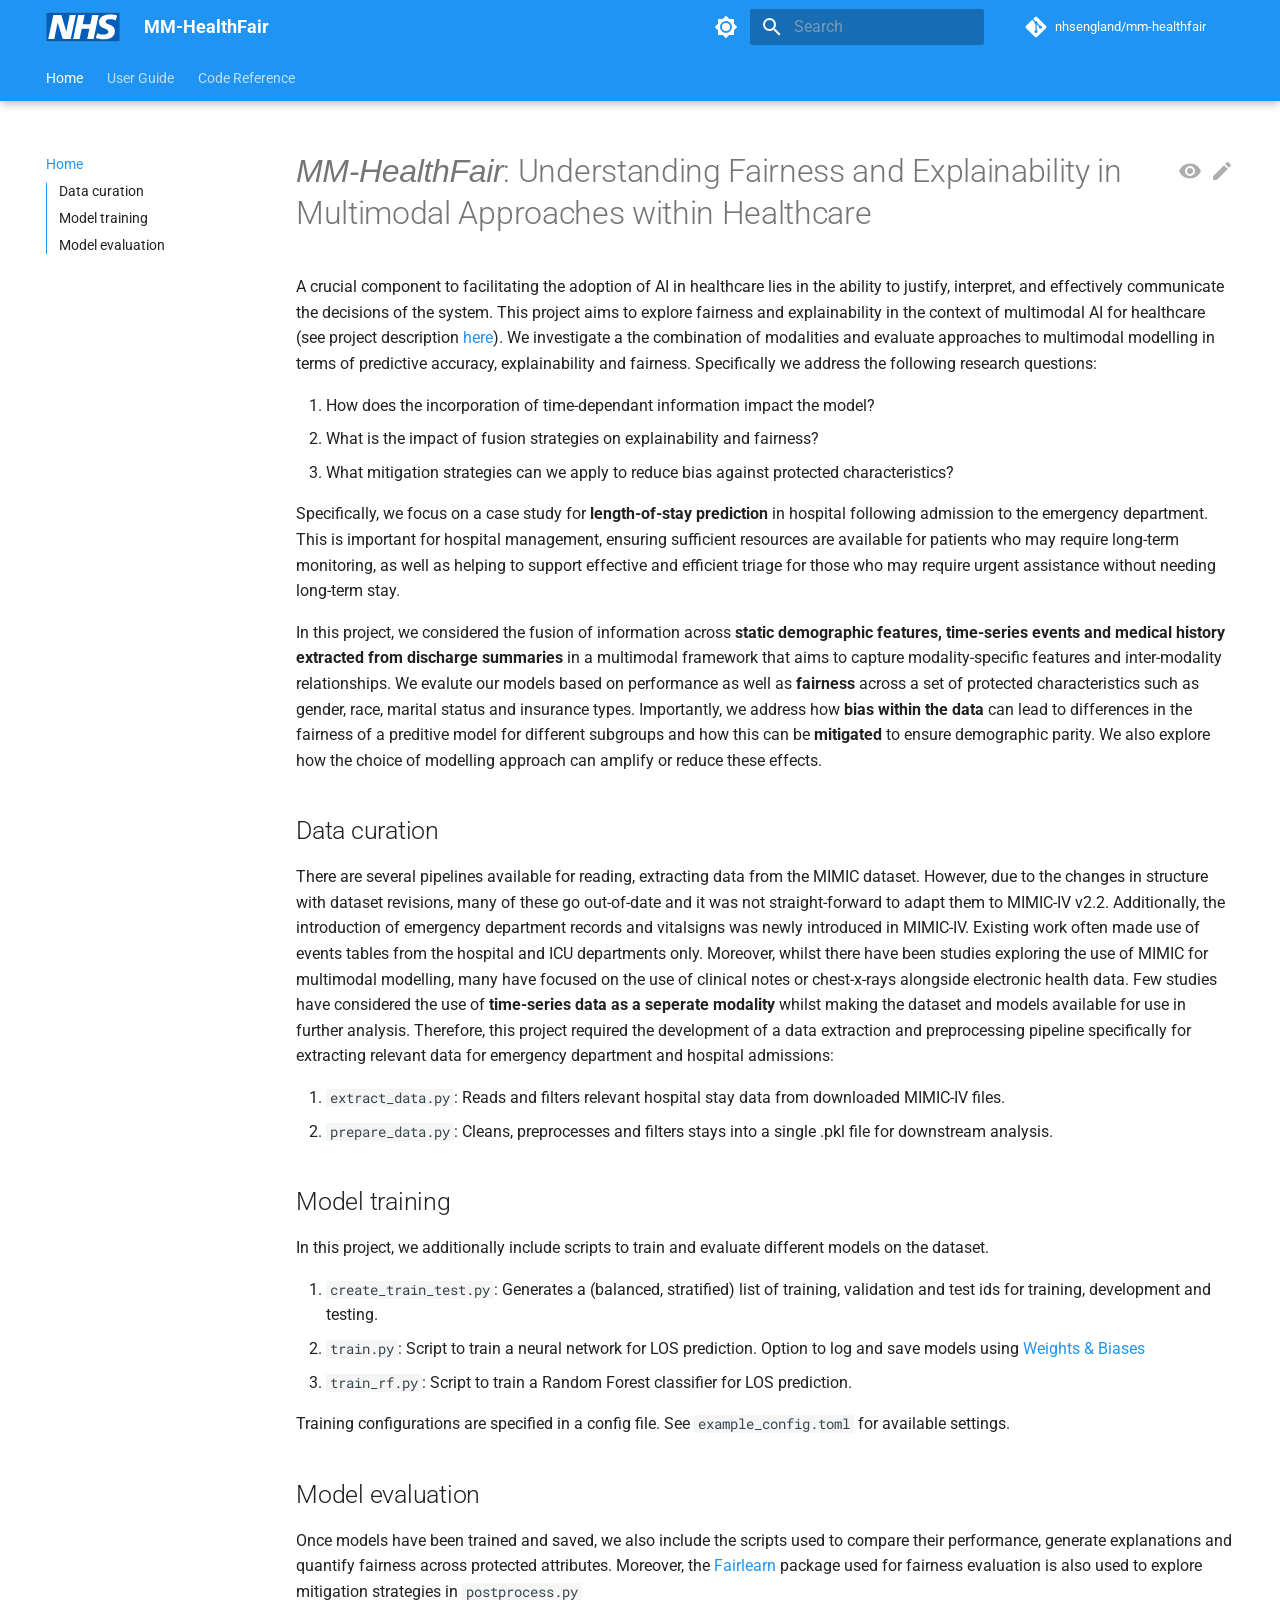
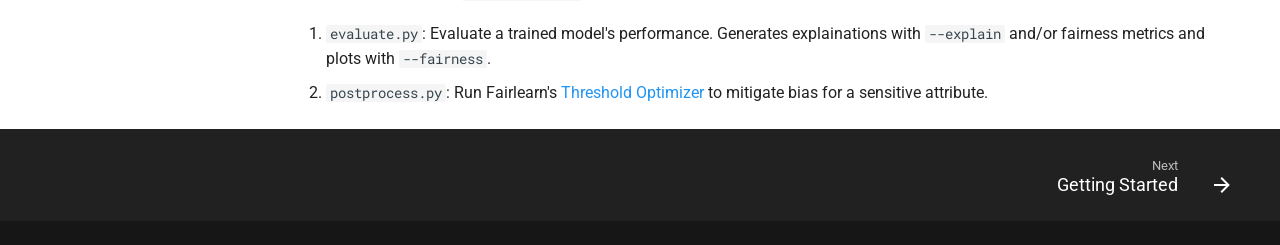
==== commit 3094dd4e: "Deployed 8aaa8f7 with MkDocs version: 1.6.1" ====
--- a/index.html
+++ b/index.html
@@ -16,7 +16,7 @@
       
       
       <link rel="icon" href="assets/NHS.svg">
-      <meta name="generator" content="mkdocs-1.6.1, mkdocs-material-9.5.50">
+      <meta name="generator" content="mkdocs-1.6.1, mkdocs-material-9.6.11">
     
     
       
@@ -24,7 +24,7 @@
       
     
     
-      <link rel="stylesheet" href="assets/stylesheets/main.a40c8224.min.css">
+      <link rel="stylesheet" href="assets/stylesheets/main.4af4bdda.min.css">
       
         
         <link rel="stylesheet" href="assets/stylesheets/palette.06af60db.min.css">
@@ -151,11 +151,13 @@
     
     
     
-      <label class="md-header__button md-icon" for="__search">
-        
-        <svg xmlns="http://www.w3.org/2000/svg" viewBox="0 0 24 24"><path d="M9.5 3A6.5 6.5 0 0 1 16 9.5c0 1.61-.59 3.09-1.56 4.23l.27.27h.79l5 5-1.5 1.5-5-5v-.79l-.27-.27A6.52 6.52 0 0 1 9.5 16 6.5 6.5 0 0 1 3 9.5 6.5 6.5 0 0 1 9.5 3m0 2C7 5 5 7 5 9.5S7 14 9.5 14 14 12 14 9.5 12 5 9.5 5"/></svg>
-      </label>
-      <div class="md-search" data-md-component="search" role="dialog">
+      
+      
+        <label class="md-header__button md-icon" for="__search">
+          
+          <svg xmlns="http://www.w3.org/2000/svg" viewBox="0 0 24 24"><path d="M9.5 3A6.5 6.5 0 0 1 16 9.5c0 1.61-.59 3.09-1.56 4.23l.27.27h.79l5 5-1.5 1.5-5-5v-.79l-.27-.27A6.52 6.52 0 0 1 9.5 16 6.5 6.5 0 0 1 3 9.5 6.5 6.5 0 0 1 9.5 3m0 2C7 5 5 7 5 9.5S7 14 9.5 14 14 12 14 9.5 12 5 9.5 5"/></svg>
+        </label>
+        <div class="md-search" data-md-component="search" role="dialog">
   <label class="md-search__overlay" for="__search"></label>
   <div class="md-search__inner" role="search">
     <form class="md-search__form" name="search">
@@ -194,6 +196,7 @@
     </div>
   </div>
 </div>
+      
     
     
       <div class="md-header__source">
@@ -219,6 +222,7 @@
         
   
   
+  
     
   
   
@@ -226,6 +230,7 @@
       <a href="." class="md-tabs__link">
         
   
+  
     
   
   Home
@@ -239,12 +244,14 @@
   
   
   
+  
     
     
       <li class="md-tabs__item">
         <a href="getting_started/" class="md-tabs__link">
           
   
+  
   User Guide
 
         </a>
@@ -257,11 +264,13 @@
   
   
   
+  
     
     
       <li class="md-tabs__item">
         <a href="mimiciv/" class="md-tabs__link">
           
+  
   
   Code Reference
 
@@ -342,8 +351,10 @@
         <label class="md-nav__link md-nav__link--active" for="__toc">
           
   
+  
   <span class="md-ellipsis">
     Home
+    
   </span>
   
 
@@ -353,8 +364,10 @@
       <a href="." class="md-nav__link md-nav__link--active">
         
   
+  
   <span class="md-ellipsis">
     Home
+    
   </span>
   
 
@@ -419,6 +432,7 @@
     
     
     
+    
       
       
     
@@ -432,9 +446,11 @@
           
           <label class="md-nav__link" for="__nav_2" id="__nav_2_label" tabindex="0">
             
+  
   
   <span class="md-ellipsis">
     User Guide
+    
   </span>
   
 
@@ -458,8 +474,10 @@
       <a href="getting_started/" class="md-nav__link">
         
   
+  
   <span class="md-ellipsis">
     Getting Started
+    
   </span>
   
 
@@ -485,6 +503,7 @@
     
     
     
+    
       
       
     
@@ -498,9 +517,11 @@
           
           <label class="md-nav__link" for="__nav_3" id="__nav_3_label" tabindex="0">
             
+  
   
   <span class="md-ellipsis">
     Code Reference
+    
   </span>
   
 
@@ -524,8 +545,10 @@
       <a href="mimiciv/" class="md-nav__link">
         
   
+  
   <span class="md-ellipsis">
     MIMIC-IV
+    
   </span>
   
 
@@ -545,8 +568,10 @@
       <a href="preprocessing/" class="md-nav__link">
         
   
+  
   <span class="md-ellipsis">
     Preprocessing
+    
   </span>
   
 
@@ -566,8 +591,10 @@
       <a href="functions/" class="md-nav__link">
         
   
+  
   <span class="md-ellipsis">
     Miscellaneous
+    
   </span>
   
 
@@ -597,6 +624,7 @@
               <article class="md-content__inner md-typeset">
                 
                   
+
 
   
     <a href="https://github.com/nhsengland/mm-healthfair/edit/main/docs/index.md" title="Edit this page" class="md-content__button md-icon">
@@ -716,10 +744,12 @@
     </div>
     
     
-    <script id="__config" type="application/json">{"base": ".", "features": ["navigation.instant", "navigation.tracking", "navigation.tabs", "navigation.tabs.sticky", "toc.integrate", "navigation.top", "search.suggest", "search.highlight", "search.share", "navigation.footer", "content.action.view", "content.action.edit", "content.code.copy"], "search": "assets/javascripts/workers/search.f8cc74c7.min.js", "translations": {"clipboard.copied": "Copied to clipboard", "clipboard.copy": "Copy to clipboard", "search.result.more.one": "1 more on this page", "search.result.more.other": "# more on this page", "search.result.none": "No matching documents", "search.result.one": "1 matching document", "search.result.other": "# matching documents", "search.result.placeholder": "Type to start searching", "search.result.term.missing": "Missing", "select.version": "Select version"}}</script>
-    
-    
-      <script src="assets/javascripts/bundle.60a45f97.min.js"></script>
+    
+      
+      <script id="__config" type="application/json">{"base": ".", "features": ["navigation.instant", "navigation.tracking", "navigation.tabs", "navigation.tabs.sticky", "toc.integrate", "navigation.top", "search.suggest", "search.highlight", "search.share", "navigation.footer", "content.action.view", "content.action.edit", "content.code.copy"], "search": "assets/javascripts/workers/search.f8cc74c7.min.js", "tags": null, "translations": {"clipboard.copied": "Copied to clipboard", "clipboard.copy": "Copy to clipboard", "search.result.more.one": "1 more on this page", "search.result.more.other": "# more on this page", "search.result.none": "No matching documents", "search.result.one": "1 matching document", "search.result.other": "# matching documents", "search.result.placeholder": "Type to start searching", "search.result.term.missing": "Missing", "select.version": "Select version"}, "version": null}</script>
+    
+    
+      <script src="assets/javascripts/bundle.c8b220af.min.js"></script>
       
     
   </body>
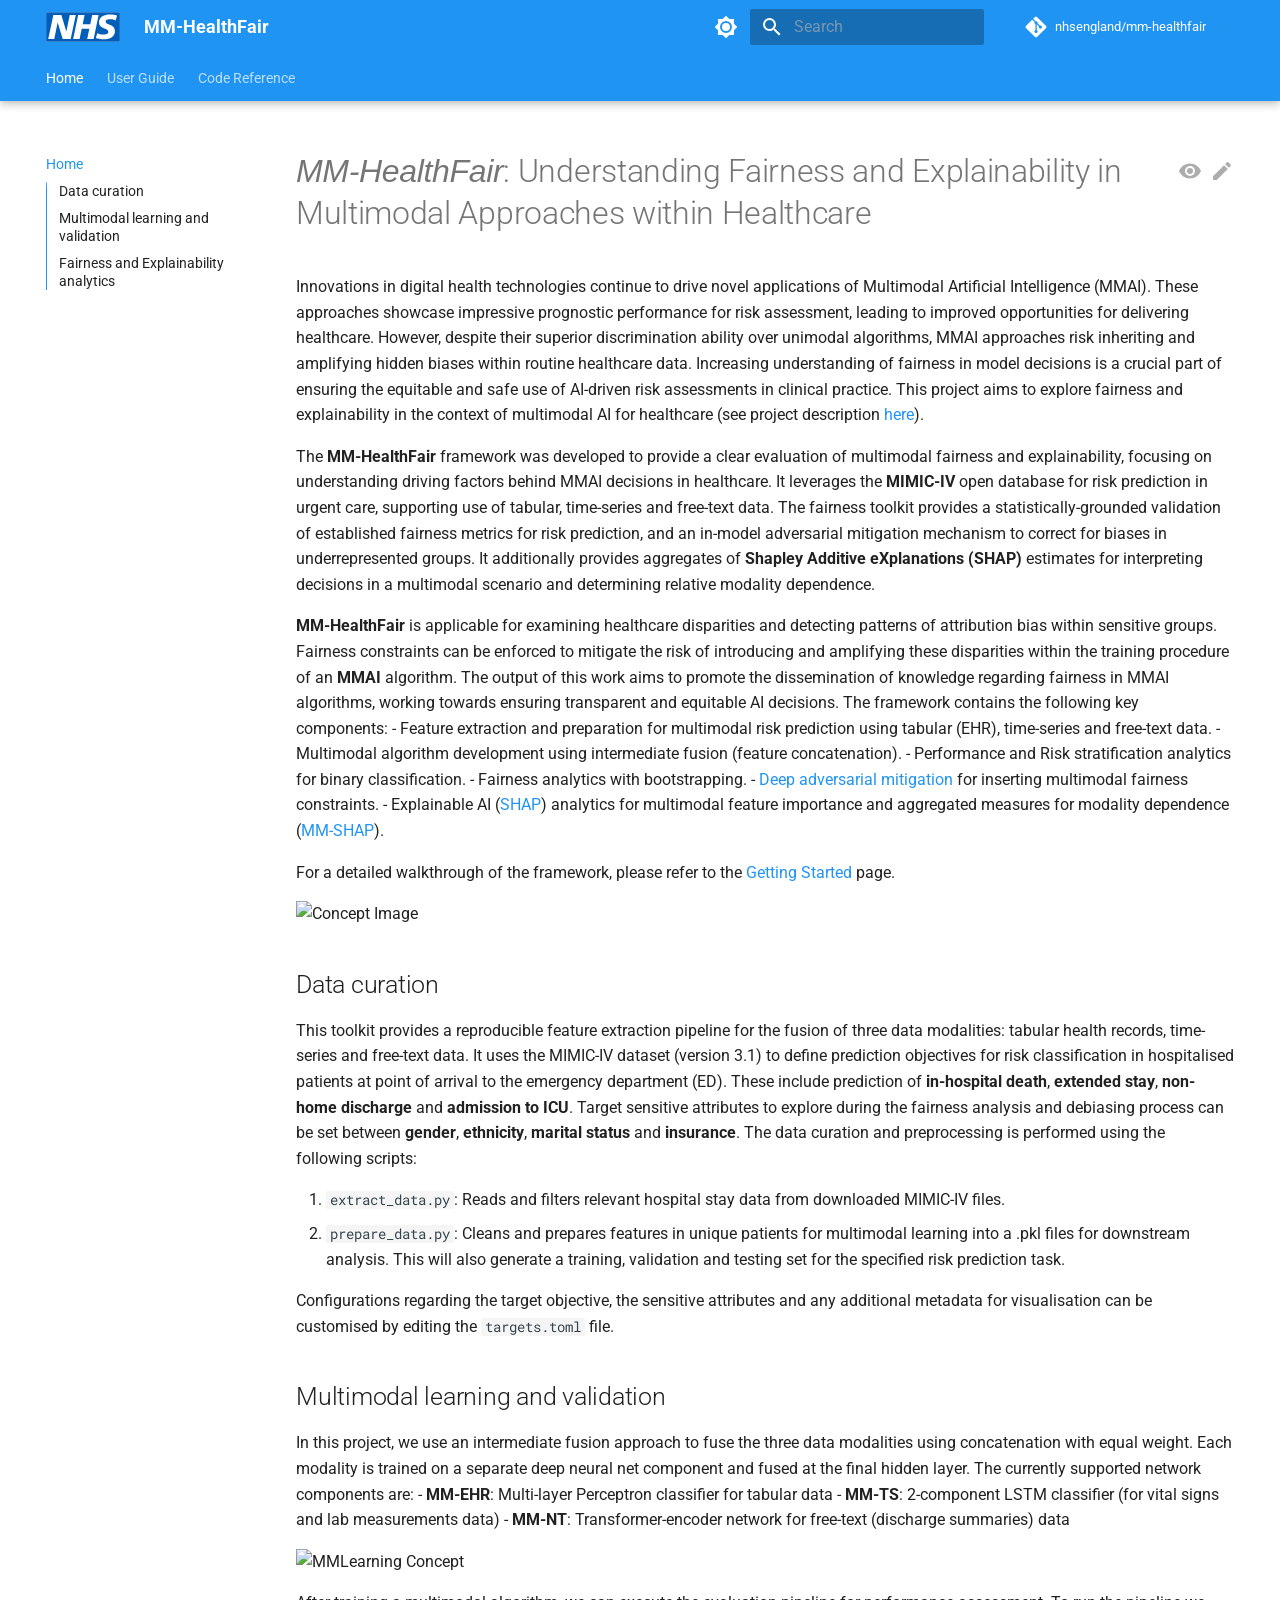
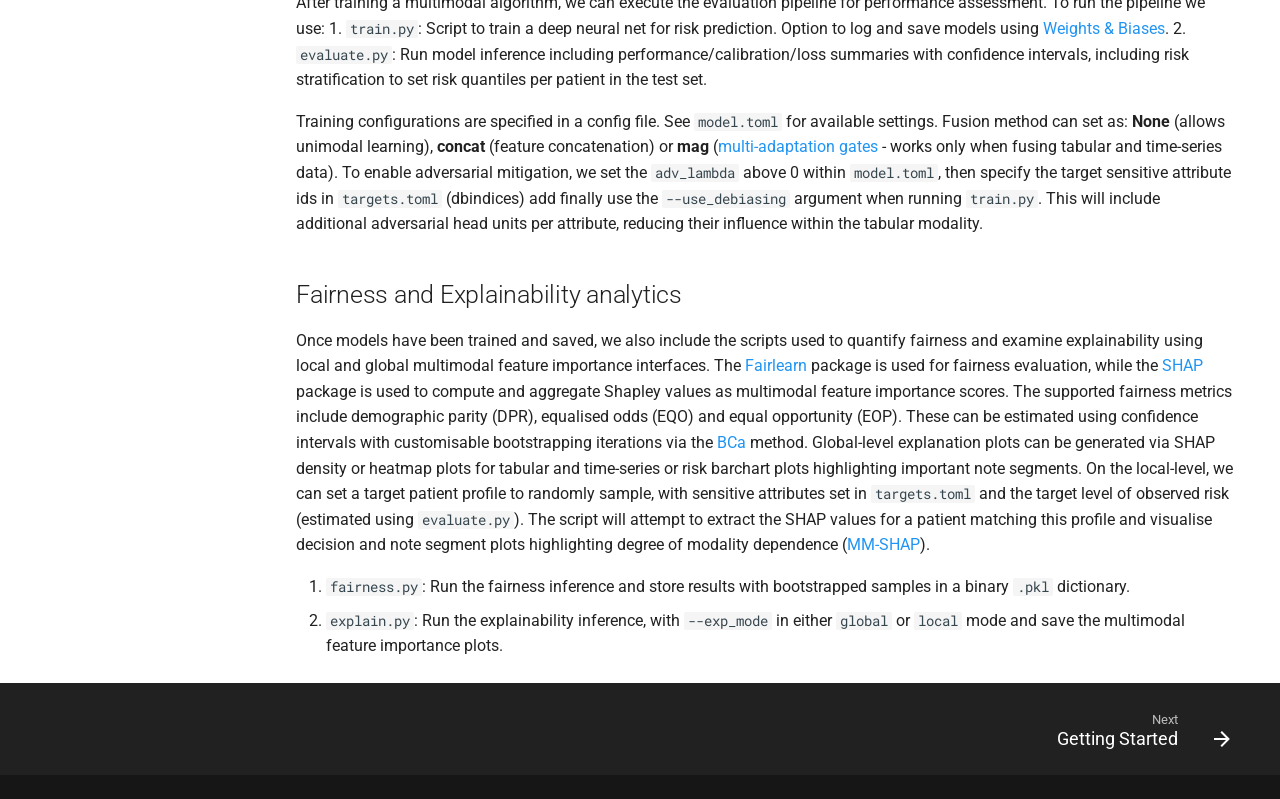
==== commit d2953575: "Deployed 7bb03e8 with MkDocs version: 1.6.1" ====
--- a/index.html
+++ b/index.html
@@ -398,18 +398,18 @@
 </li>
       
         <li class="md-nav__item">
-  <a href="#model-training" class="md-nav__link">
+  <a href="#multimodal-learning-and-validation" class="md-nav__link">
     <span class="md-ellipsis">
-      Model training
+      Multimodal learning and validation
     </span>
   </a>
   
 </li>
       
         <li class="md-nav__item">
-  <a href="#model-evaluation" class="md-nav__link">
+  <a href="#fairness-and-explainability-analytics" class="md-nav__link">
     <span class="md-ellipsis">
-      Model evaluation
+      Fairness and Explainability analytics
     </span>
   </a>
   
@@ -644,34 +644,39 @@
 
 
 <h1 id="mm-healthfair-understanding-fairness-and-explainability-in-multimodal-approaches-within-healthcare"><em>MM-HealthFair</em>: Understanding Fairness and Explainability in Multimodal Approaches within Healthcare</h1>
-<p>A crucial component to facilitating the adoption of AI in healthcare lies in the ability to justify, interpret, and effectively communicate the decisions of the system.
-This project aims to explore fairness and explainability in the context of multimodal AI for healthcare (see project description <a href="https://nhsx.github.io/nhsx-internship-projects/advances-modalities-explainability/">here</a>). We investigate a the combination of modalities and evaluate approaches to multimodal modelling in terms of predictive accuracy, explainability and fairness. Specifically we address the following research questions:</p>
-<ol>
-<li>How does the incorporation of time-dependant information impact the model?</li>
-<li>What is the impact of fusion strategies on explainability and fairness?</li>
-<li>What mitigation strategies can we apply to reduce bias against protected characteristics?</li>
-</ol>
-<p>Specifically, we focus on a case study for <strong>length-of-stay prediction</strong> in hospital following admission to the emergency department. This is important for hospital management, ensuring sufficient resources are available for patients who may require long-term monitoring, as well as helping to support effective and efficient triage for those who may require urgent assistance without needing long-term stay.</p>
-<p>In this project, we considered the fusion of information across <strong>static demographic features, time-series events and medical history extracted from discharge summaries</strong> in a multimodal framework that aims to capture modality-specific features and inter-modality relationships. We evalute our models based on performance as well as <strong>fairness</strong> across a set of protected characteristics such as gender, race, marital status and insurance types. Importantly, we address how <strong>bias within the data</strong> can lead to differences in the fairness of a preditive model for different subgroups and how this can be <strong>mitigated</strong> to ensure demographic parity. We also explore how the choice of modelling approach can amplify or reduce these effects.</p>
+<p>Innovations in digital health technologies continue to drive novel applications of Multimodal Artificial Intelligence (MMAI). These approaches showcase impressive prognostic performance for risk assessment, leading to improved opportunities for delivering healthcare. However, despite their superior discrimination ability over unimodal algorithms, MMAI approaches risk inheriting and amplifying hidden biases within routine healthcare data. Increasing understanding of fairness in model decisions is a crucial part of ensuring the equitable and safe use of AI-driven risk assessments in clinical practice. This project aims to explore fairness and explainability in the context of multimodal AI for healthcare (see project description <a href="https://nhsx.github.io/nhsx-internship-projects/advances-modalities-explainability/">here</a>).</p>
+<p>The <strong>MM-HealthFair</strong> framework was developed to provide a clear evaluation of multimodal fairness and explainability, focusing on understanding driving factors behind MMAI decisions in healthcare. It leverages the <strong>MIMIC-IV</strong> open database for risk prediction in urgent care, supporting use of tabular, time-series and free-text data. The fairness toolkit provides a statistically-grounded validation of established fairness metrics for risk prediction, and an in-model adversarial mitigation mechanism to correct for biases in underrepresented groups. It additionally provides aggregates of <strong>Shapley Additive eXplanations (SHAP)</strong> estimates for interpreting decisions in a multimodal scenario and determining relative modality dependence.</p>
+<p><strong>MM-HealthFair</strong> is applicable for examining healthcare disparities and detecting patterns of attribution bias within sensitive groups. Fairness constraints can be enforced to mitigate the risk of introducing and amplifying these disparities within the training procedure of an <strong>MMAI</strong> algorithm. The output of this work aims to promote the dissemination of knowledge regarding fairness in MMAI algorithms, working towards ensuring transparent and equitable AI decisions. The framework contains the following key components:
+- Feature extraction and preparation for multimodal risk prediction using tabular (EHR), time-series and free-text data.
+- Multimodal algorithm development using intermediate fusion (feature concatenation).
+- Performance and Risk stratification analytics for binary classification.
+- Fairness analytics with bootstrapping.
+- <a href="https://arxiv.org/abs/1801.07593">Deep adversarial mitigation</a> for inserting multimodal fairness constraints.
+- Explainable AI (<a href="https://shap.readthedocs.io/en/latest/">SHAP</a>) analytics for multimodal feature importance and aggregated measures for modality dependence (<a href="https://github.com/Heidelberg-NLP/MM-SHAP/blob/main/">MM-SHAP</a>).</p>
+<p>For a detailed walkthrough of the framework, please refer to the <a href="https://github.com/nhsengland/mm-healthfair/blob/main/docs/getting_started.md">Getting Started</a> page.</p>
+<p><img alt="Concept Image" src="https://raw.githubusercontent.com/nhsengland/mm-healthfair/refs/heads/main/report/NHSE%20MMFair%20Concept.png" /></p>
 <h2 id="data-curation">Data curation</h2>
-<p>There are several pipelines available for reading, extracting data from the MIMIC dataset. However, due to the changes in structure with dataset revisions, many of these go out-of-date and it was not straight-forward to adapt them to MIMIC-IV v2.2. Additionally, the introduction of emergency department records and vitalsigns was newly introduced in MIMIC-IV. Existing work often made use of events tables from the hospital and ICU departments only. Moreover, whilst there have been studies exploring the use of MIMIC for multimodal modelling, many have focused on the use of clinical notes or chest-x-rays alongside electronic health data. Few studies have considered the use of <strong>time-series data as a seperate modality</strong> whilst making the dataset and models available for use in further analysis. Therefore, this project required the development of a data extraction and preprocessing pipeline specifically for extracting relevant data for emergency department and hospital admissions:</p>
+<p>This toolkit provides a reproducible feature extraction pipeline for the fusion of three data modalities: tabular health records, time-series and free-text data. It uses the MIMIC-IV dataset (version 3.1) to define prediction objectives for risk classification in hospitalised patients at point of arrival to the emergency department (ED). These include prediction of <strong>in-hospital death</strong>, <strong>extended stay</strong>, <strong>non-home discharge</strong> and <strong>admission to ICU</strong>. Target sensitive attributes to explore during the fairness analysis and debiasing process can be set between <strong>gender</strong>, <strong>ethnicity</strong>, <strong>marital status</strong> and <strong>insurance</strong>. The data curation and preprocessing is performed using the following scripts:</p>
 <ol>
 <li><code>extract_data.py</code>: Reads and filters relevant hospital stay data from downloaded MIMIC-IV files.</li>
-<li><code>prepare_data.py</code>: Cleans, preprocesses and filters stays into a single .pkl file for downstream analysis.</li>
+<li><code>prepare_data.py</code>: Cleans and prepares features in unique patients for multimodal learning into a .pkl files for downstream analysis. This will also generate a training, validation and testing set for the specified risk prediction task.</li>
 </ol>
-<h2 id="model-training">Model training</h2>
-<p>In this project, we additionally include scripts to train and evaluate different models on the dataset.</p>
+<p>Configurations regarding the target objective, the sensitive attributes and any additional metadata for visualisation can be customised by editing the <code>targets.toml</code> file.</p>
+<h2 id="multimodal-learning-and-validation">Multimodal learning and validation</h2>
+<p>In this project, we use an intermediate fusion approach to fuse the three data modalities using concatenation with equal weight. Each modality is trained on a separate deep neural net component and fused at the final hidden layer. The currently supported network components are:
+- <strong>MM-EHR</strong>: Multi-layer Perceptron classifier for tabular data
+- <strong>MM-TS</strong>: 2-component LSTM classifier (for vital signs and lab measurements data)
+- <strong>MM-NT</strong>: Transformer-encoder network for free-text (discharge summaries) data</p>
+<p><img alt="MMLearning Concept" src="https://raw.githubusercontent.com/nhsengland/mm-healthfair/refs/heads/main/report/MMHealthFair%20Components.png" /></p>
+<p>After training a multimodal algorithm, we can execute the evaluation pipeline for performance assessment. To run the pipeline we use:
+1. <code>train.py</code>: Script to train a deep neural net for risk prediction. Option to log and save models using <a href="https://wandb.ai">Weights &amp; Biases</a>.
+2. <code>evaluate.py</code>: Run model inference including performance/calibration/loss summaries with confidence intervals, including risk stratification to set risk quantiles per patient in the test set.</p>
+<p>Training configurations are specified in a config file. See <code>model.toml</code> for available settings. Fusion method can set as: <strong>None</strong> (allows unimodal learning), <strong>concat</strong> (feature concatenation) or <strong>mag</strong> (<a href="https://discovery.ucl.ac.uk/id/eprint/10188927/1/MAG___An_EXTENDED_Multimodal_Adaptation_Gate_for_Multimodal_Sentiment_Analysis.pdf">multi-adaptation gates</a> - works only when fusing tabular and time-series data). To enable adversarial mitigation, we set the <code>adv_lambda</code> above 0 within <code>model.toml</code>, then specify the target sensitive attribute ids in <code>targets.toml</code> (dbindices) add finally use the <code>--use_debiasing</code> argument when running <code>train.py</code>. This will include additional adversarial head units per attribute, reducing their influence within the tabular modality.</p>
+<h2 id="fairness-and-explainability-analytics">Fairness and Explainability analytics</h2>
+<p>Once models have been trained and saved, we also include the scripts used to quantify fairness and examine explainability using local and global multimodal feature importance interfaces. The <a href="https://fairlearn.org/">Fairlearn</a> package is used for fairness evaluation, while the <a href="https://shap.readthedocs.io/en/latest/">SHAP</a> package is used to compute and aggregate Shapley values as multimodal feature importance scores. The supported fairness metrics include demographic parity (DPR), equalised odds (EQO) and equal opportunity (EOP). These can be estimated using confidence intervals with customisable bootstrapping iterations via the <a href="https://www.erikdrysdale.com/bca_python/">BCa</a> method. Global-level explanation plots can be generated via SHAP density or heatmap plots for tabular and time-series or risk barchart plots highlighting important note segments. On the local-level, we can set a target patient profile to randomly sample, with sensitive attributes set in <code>targets.toml</code> and the target level of observed risk (estimated using <code>evaluate.py</code>). The script will attempt to extract the SHAP values for a patient matching this profile and visualise decision and note segment plots highlighting degree of modality dependence (<a href="https://github.com/Heidelberg-NLP/MM-SHAP/blob/main">MM-SHAP</a>).</p>
 <ol>
-<li><code>create_train_test.py</code>: Generates a (balanced, stratified) list of training, validation and test ids for training, development and testing.</li>
-<li><code>train.py</code>: Script to train a neural network for LOS prediction. Option to log and save models using <a href="https://wandb.ai">Weights &amp; Biases</a></li>
-<li><code>train_rf.py</code>: Script to train a Random Forest classifier for LOS prediction.</li>
-</ol>
-<p>Training configurations are specified in a config file. See <code>example_config.toml</code> for available settings.</p>
-<h2 id="model-evaluation">Model evaluation</h2>
-<p>Once models have been trained and saved, we also include the scripts used to compare their performance, generate explanations and quantify fairness across protected attributes. Moreover, the <a href="https://fairlearn.org/">Fairlearn</a> package used for fairness evaluation is also used to explore mitigation strategies in <code>postprocess.py</code></p>
-<ol>
-<li><code>evaluate.py</code>: Evaluate a trained model's performance. Generates explainations with <code>--explain</code> and/or fairness metrics and plots with <code>--fairness</code>.</li>
-<li><code>postprocess.py</code>: Run Fairlearn's <a href="https://fairlearn.org/v0.10/user_guide/mitigation/postprocessing.html">Threshold Optimizer</a> to mitigate bias for a sensitive attribute.</li>
+<li><code>fairness.py</code>: Run the fairness inference and store results with bootstrapped samples in a binary <code>.pkl</code> dictionary.</li>
+<li><code>explain.py</code>: Run the explainability inference, with <code>--exp_mode</code> in either <code>global</code> or <code>local</code> mode and save the multimodal feature importance plots.</li>
 </ol>
 
 
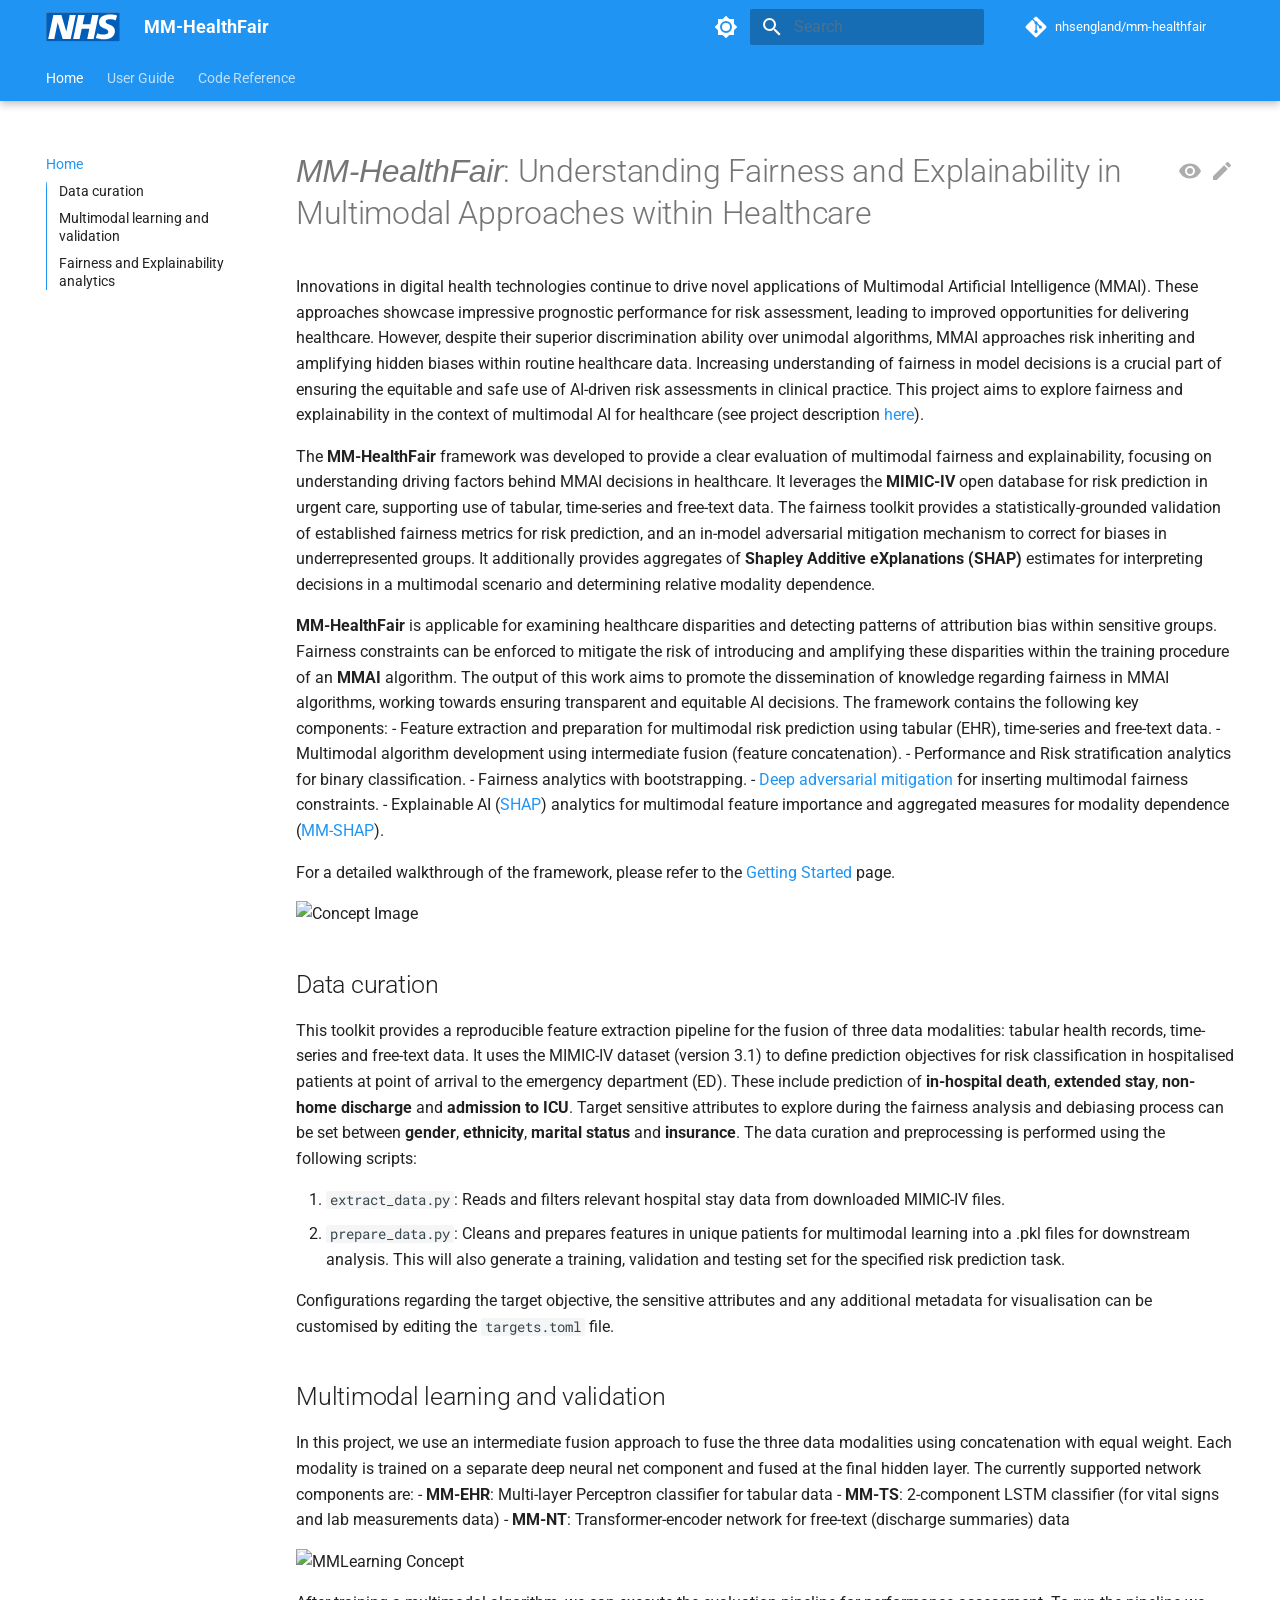
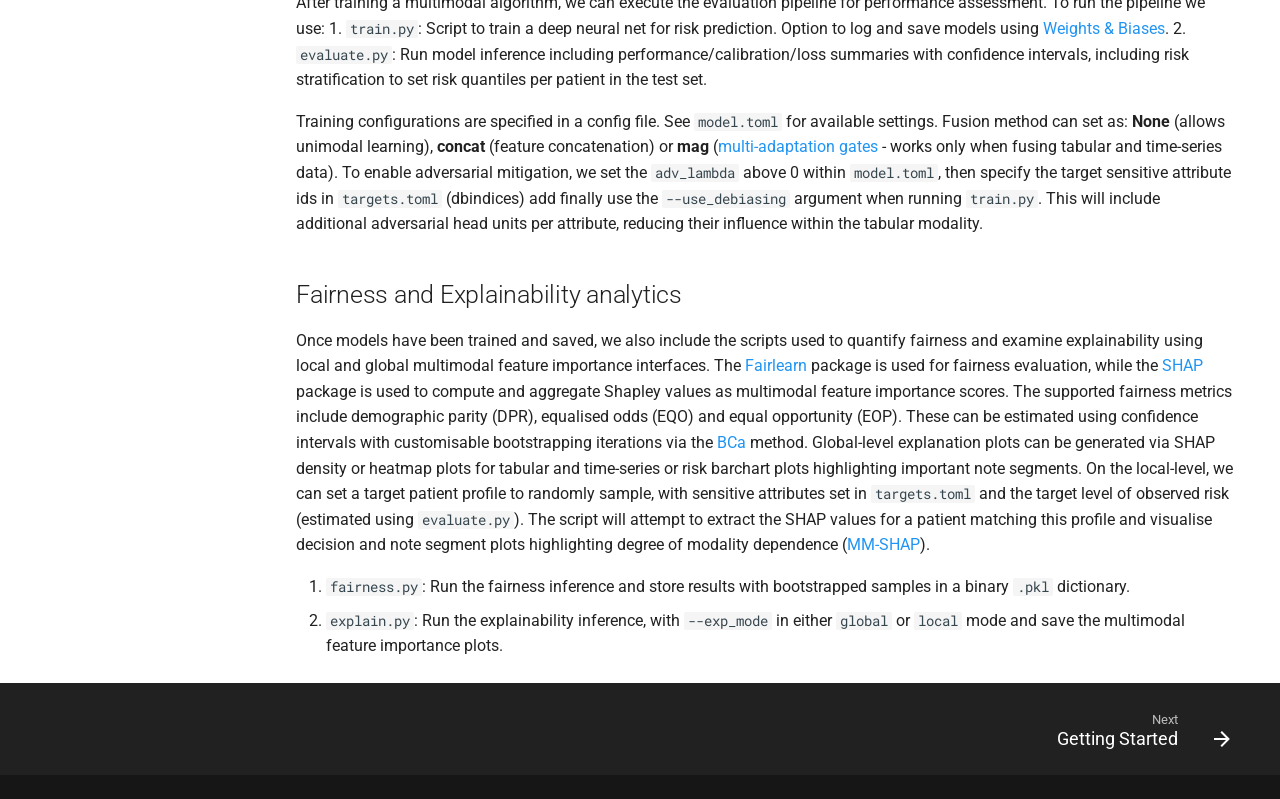
==== commit 2dd589b1: "Deployed 69fd58a with MkDocs version: 1.6.1" ====
--- a/index.html
+++ b/index.html
@@ -565,12 +565,127 @@
   
   
     <li class="md-nav__item">
+      <a href="exploration/" class="md-nav__link">
+        
+  
+  
+  <span class="md-ellipsis">
+    Data Exploration
+    
+  </span>
+  
+
+      </a>
+    </li>
+  
+
+              
+            
+              
+                
+  
+  
+  
+  
+    <li class="md-nav__item">
       <a href="preprocessing/" class="md-nav__link">
         
   
   
   <span class="md-ellipsis">
     Preprocessing
+    
+  </span>
+  
+
+      </a>
+    </li>
+  
+
+              
+            
+              
+                
+  
+  
+  
+  
+    <li class="md-nav__item">
+      <a href="mm_learn/" class="md-nav__link">
+        
+  
+  
+  <span class="md-ellipsis">
+    Multimodal learning objects
+    
+  </span>
+  
+
+      </a>
+    </li>
+  
+
+              
+            
+              
+                
+  
+  
+  
+  
+    <li class="md-nav__item">
+      <a href="eval_utils/" class="md-nav__link">
+        
+  
+  
+  <span class="md-ellipsis">
+    Multimodal evaluation
+    
+  </span>
+  
+
+      </a>
+    </li>
+  
+
+              
+            
+              
+                
+  
+  
+  
+  
+    <li class="md-nav__item">
+      <a href="fairness_utils/" class="md-nav__link">
+        
+  
+  
+  <span class="md-ellipsis">
+    Fairness
+    
+  </span>
+  
+
+      </a>
+    </li>
+  
+
+              
+            
+              
+                
+  
+  
+  
+  
+    <li class="md-nav__item">
+      <a href="shap_utils/" class="md-nav__link">
+        
+  
+  
+  <span class="md-ellipsis">
+    Explainability
     
   </span>
   
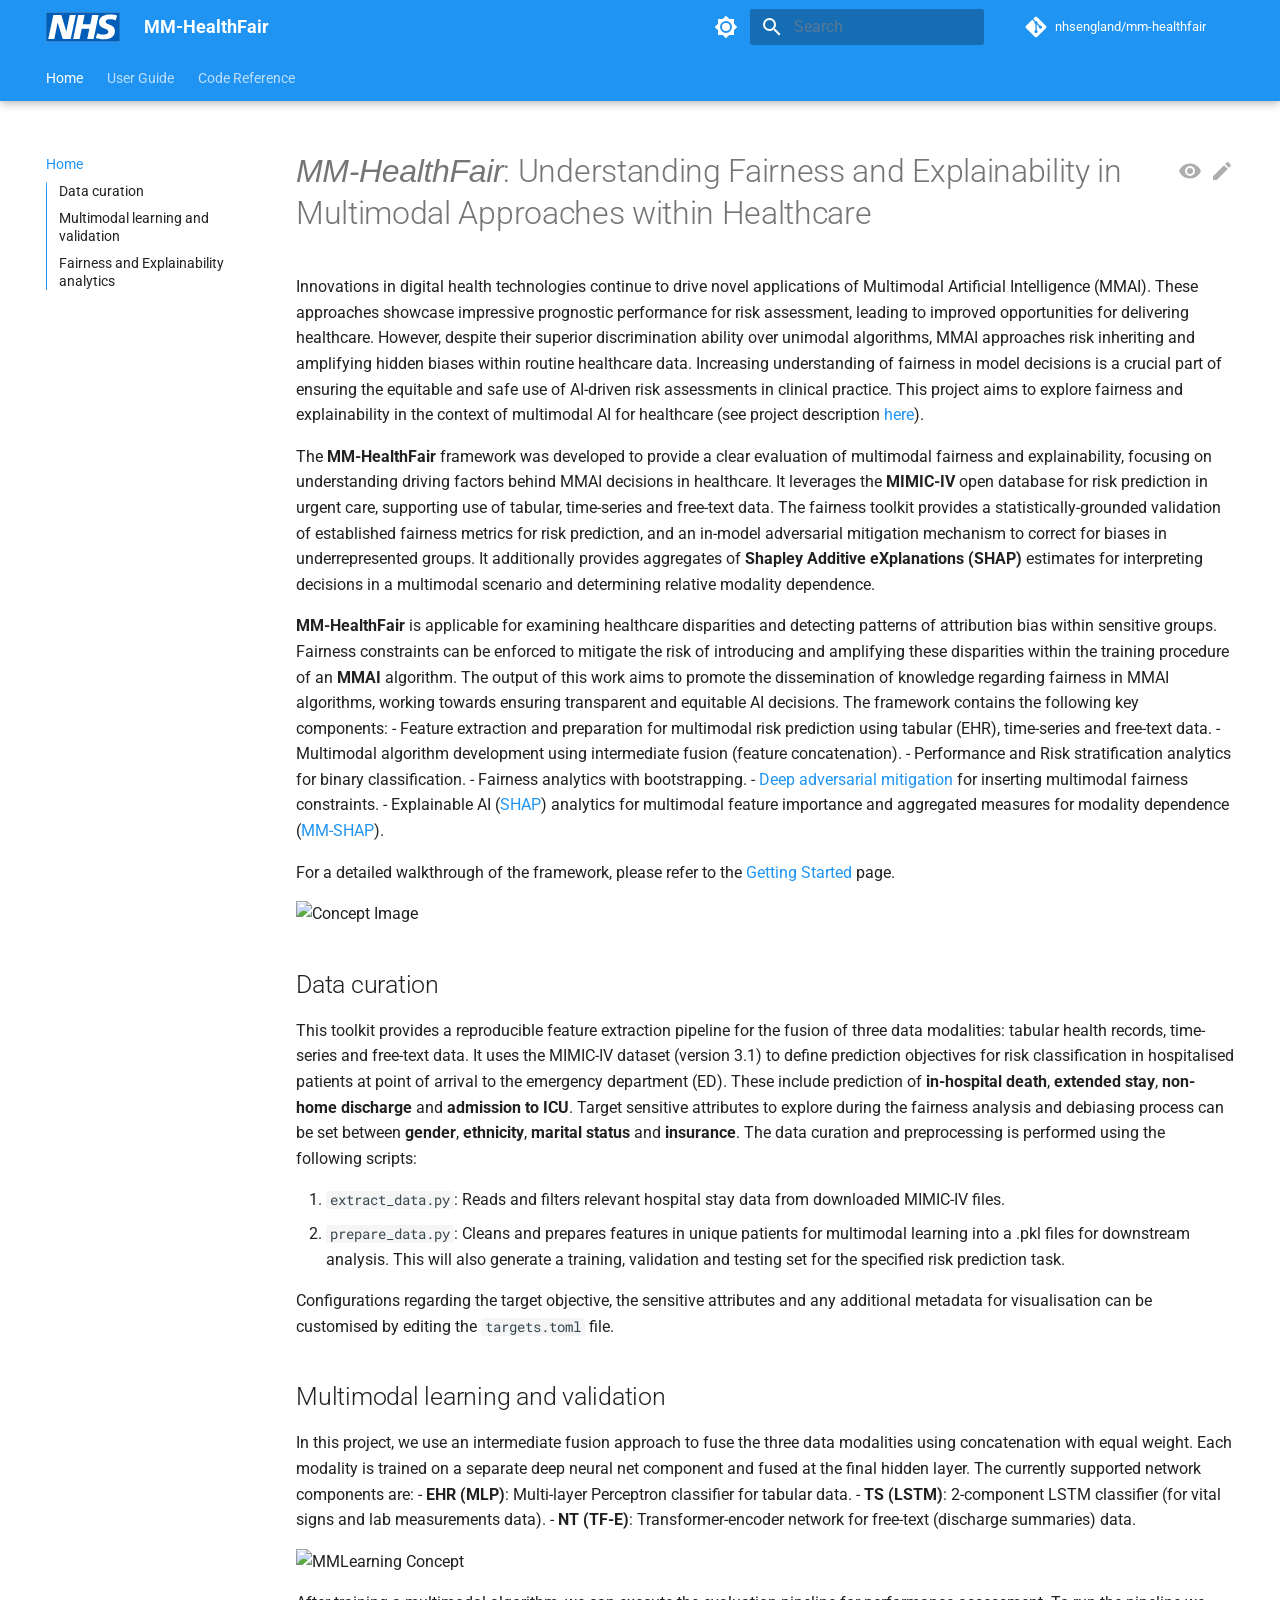
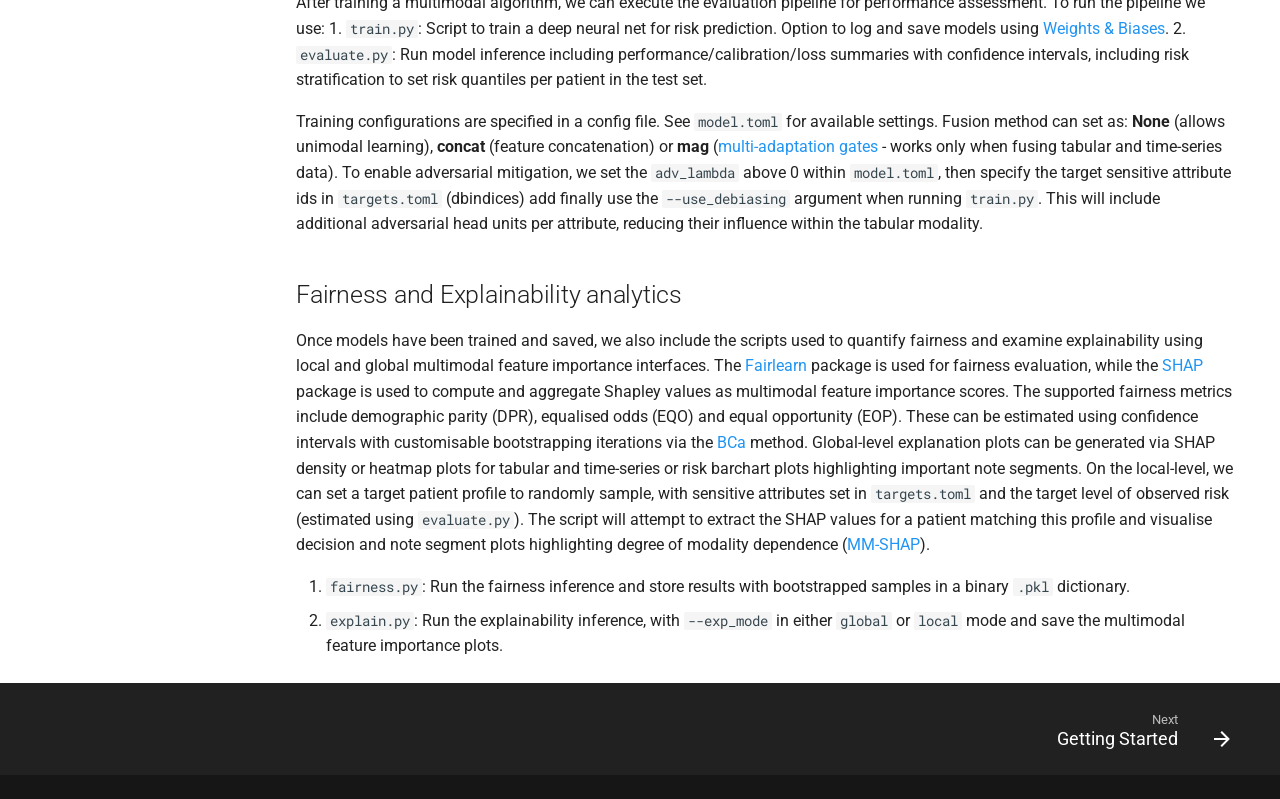
==== commit 5f85fd1b: "Deployed 44ce413 with MkDocs version: 1.6.1" ====
--- a/index.html
+++ b/index.html
@@ -779,9 +779,9 @@
 <p>Configurations regarding the target objective, the sensitive attributes and any additional metadata for visualisation can be customised by editing the <code>targets.toml</code> file.</p>
 <h2 id="multimodal-learning-and-validation">Multimodal learning and validation</h2>
 <p>In this project, we use an intermediate fusion approach to fuse the three data modalities using concatenation with equal weight. Each modality is trained on a separate deep neural net component and fused at the final hidden layer. The currently supported network components are:
-- <strong>MM-EHR</strong>: Multi-layer Perceptron classifier for tabular data
-- <strong>MM-TS</strong>: 2-component LSTM classifier (for vital signs and lab measurements data)
-- <strong>MM-NT</strong>: Transformer-encoder network for free-text (discharge summaries) data</p>
+- <strong>EHR (MLP)</strong>: Multi-layer Perceptron classifier for tabular data.
+- <strong>TS (LSTM)</strong>: 2-component LSTM classifier (for vital signs and lab measurements data).
+- <strong>NT (TF-E)</strong>: Transformer-encoder network for free-text (discharge summaries) data.</p>
 <p><img alt="MMLearning Concept" src="https://raw.githubusercontent.com/nhsengland/mm-healthfair/refs/heads/main/report/MMHealthFair%20Components.png" /></p>
 <p>After training a multimodal algorithm, we can execute the evaluation pipeline for performance assessment. To run the pipeline we use:
 1. <code>train.py</code>: Script to train a deep neural net for risk prediction. Option to log and save models using <a href="https://wandb.ai">Weights &amp; Biases</a>.
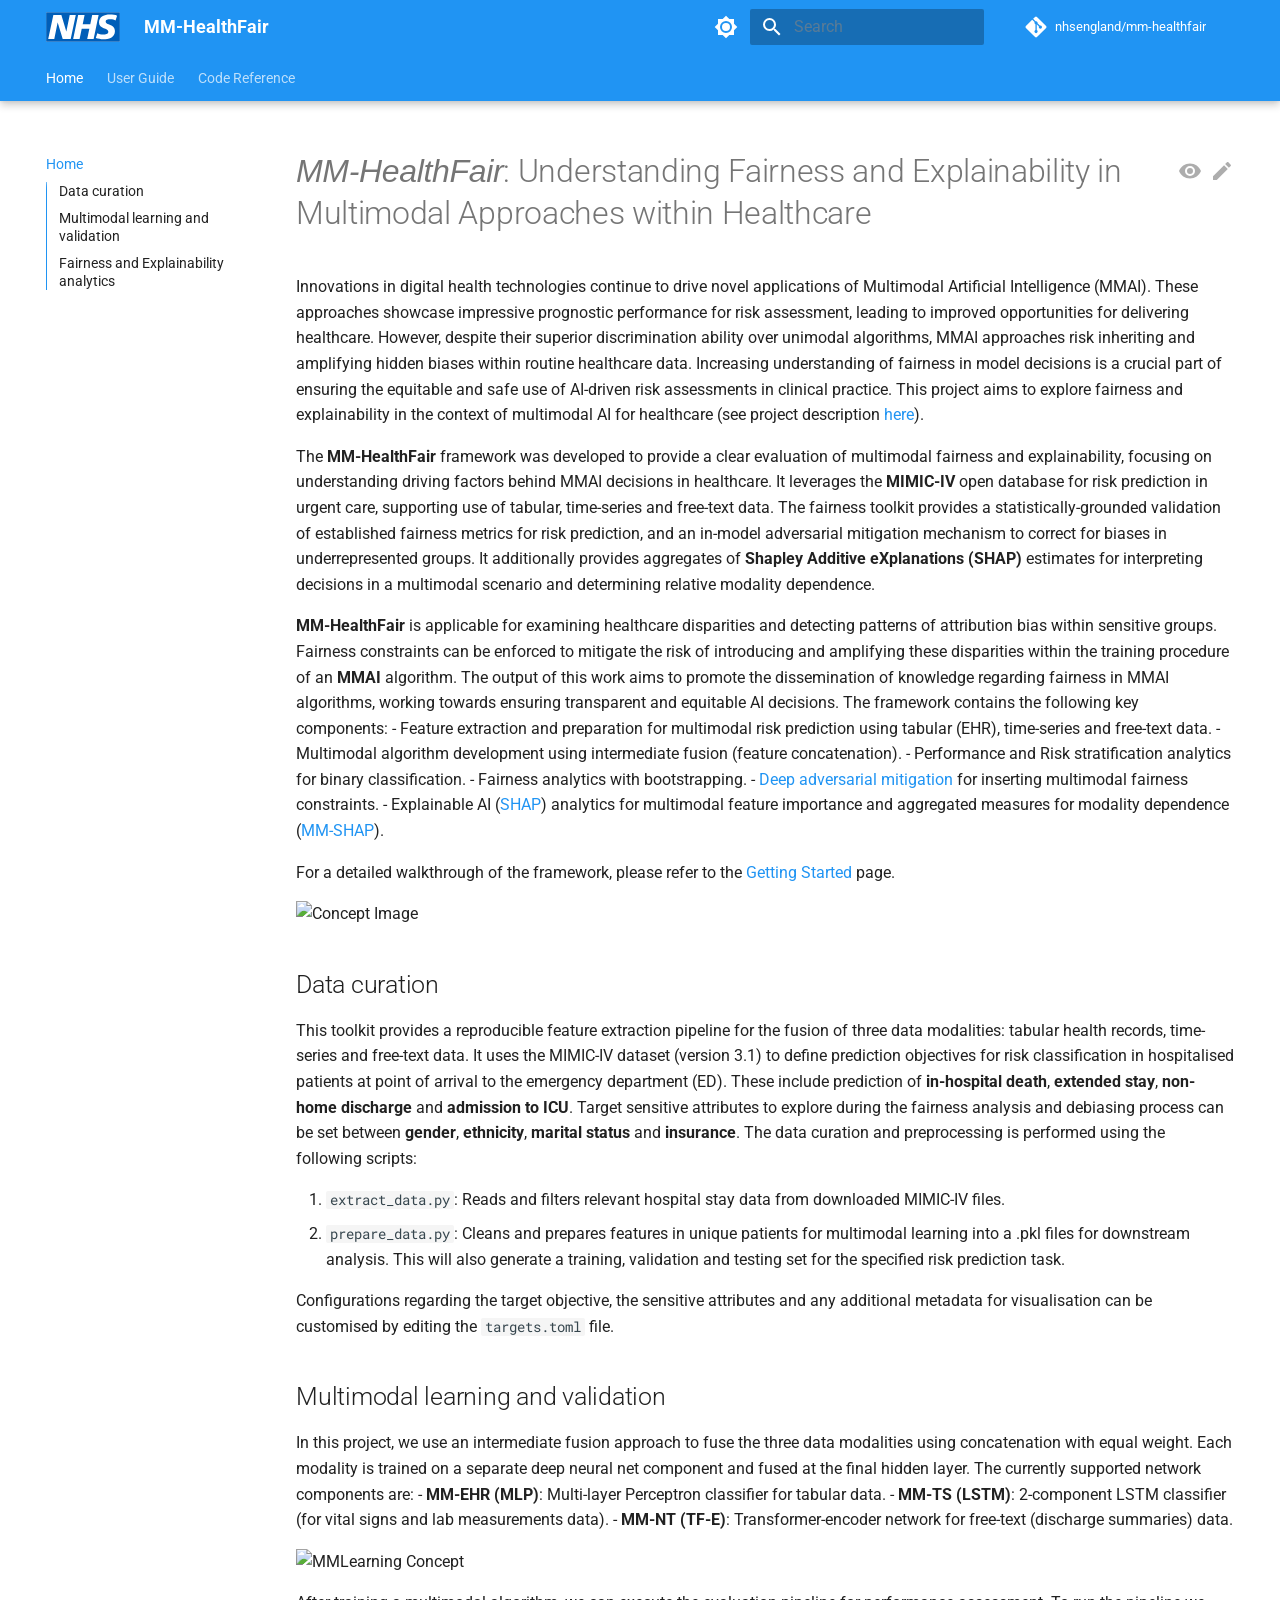
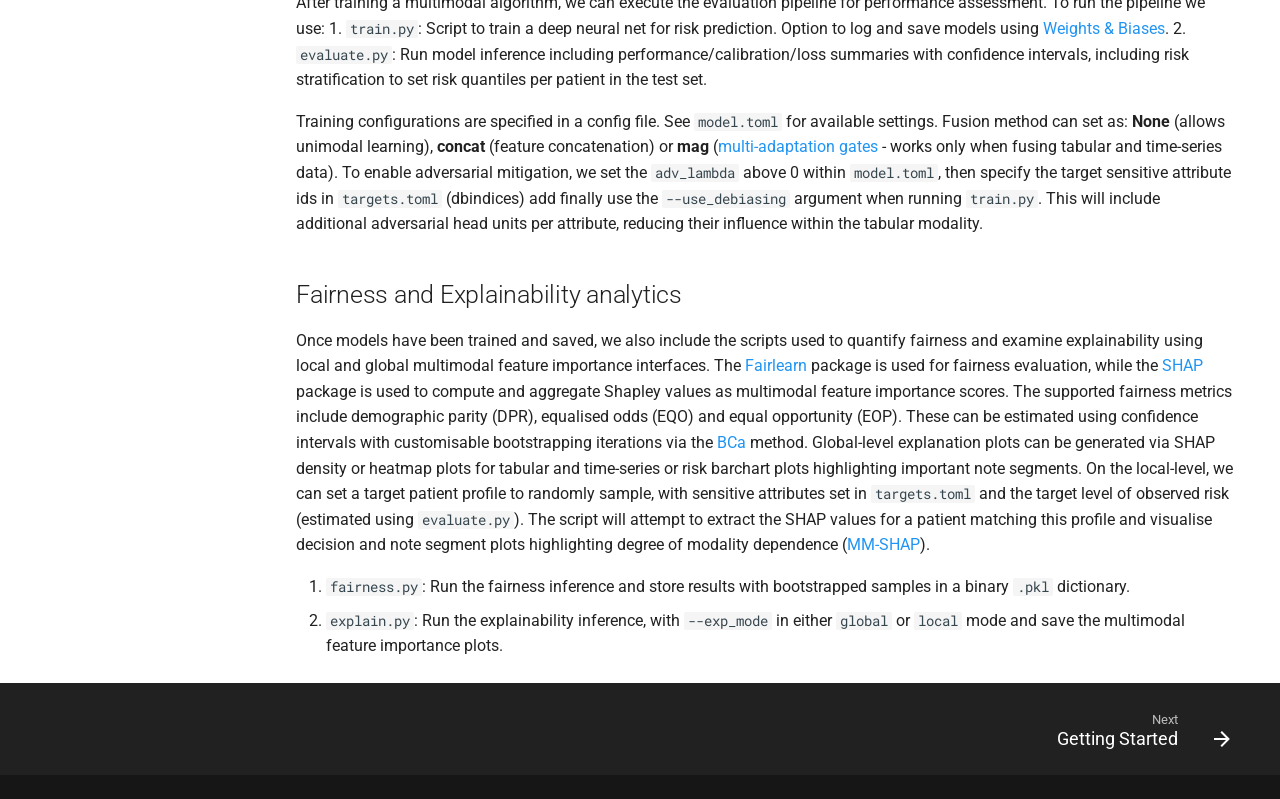
==== commit 9c3b5955: "Deployed 1b36847 with MkDocs version: 1.6.1" ====
--- a/index.html
+++ b/index.html
@@ -779,9 +779,9 @@
 <p>Configurations regarding the target objective, the sensitive attributes and any additional metadata for visualisation can be customised by editing the <code>targets.toml</code> file.</p>
 <h2 id="multimodal-learning-and-validation">Multimodal learning and validation</h2>
 <p>In this project, we use an intermediate fusion approach to fuse the three data modalities using concatenation with equal weight. Each modality is trained on a separate deep neural net component and fused at the final hidden layer. The currently supported network components are:
-- <strong>EHR (MLP)</strong>: Multi-layer Perceptron classifier for tabular data.
-- <strong>TS (LSTM)</strong>: 2-component LSTM classifier (for vital signs and lab measurements data).
-- <strong>NT (TF-E)</strong>: Transformer-encoder network for free-text (discharge summaries) data.</p>
+- <strong>MM-EHR (MLP)</strong>: Multi-layer Perceptron classifier for tabular data.
+- <strong>MM-TS (LSTM)</strong>: 2-component LSTM classifier (for vital signs and lab measurements data).
+- <strong>MM-NT (TF-E)</strong>: Transformer-encoder network for free-text (discharge summaries) data.</p>
 <p><img alt="MMLearning Concept" src="https://raw.githubusercontent.com/nhsengland/mm-healthfair/refs/heads/main/report/MMHealthFair%20Components.png" /></p>
 <p>After training a multimodal algorithm, we can execute the evaluation pipeline for performance assessment. To run the pipeline we use:
 1. <code>train.py</code>: Script to train a deep neural net for risk prediction. Option to log and save models using <a href="https://wandb.ai">Weights &amp; Biases</a>.
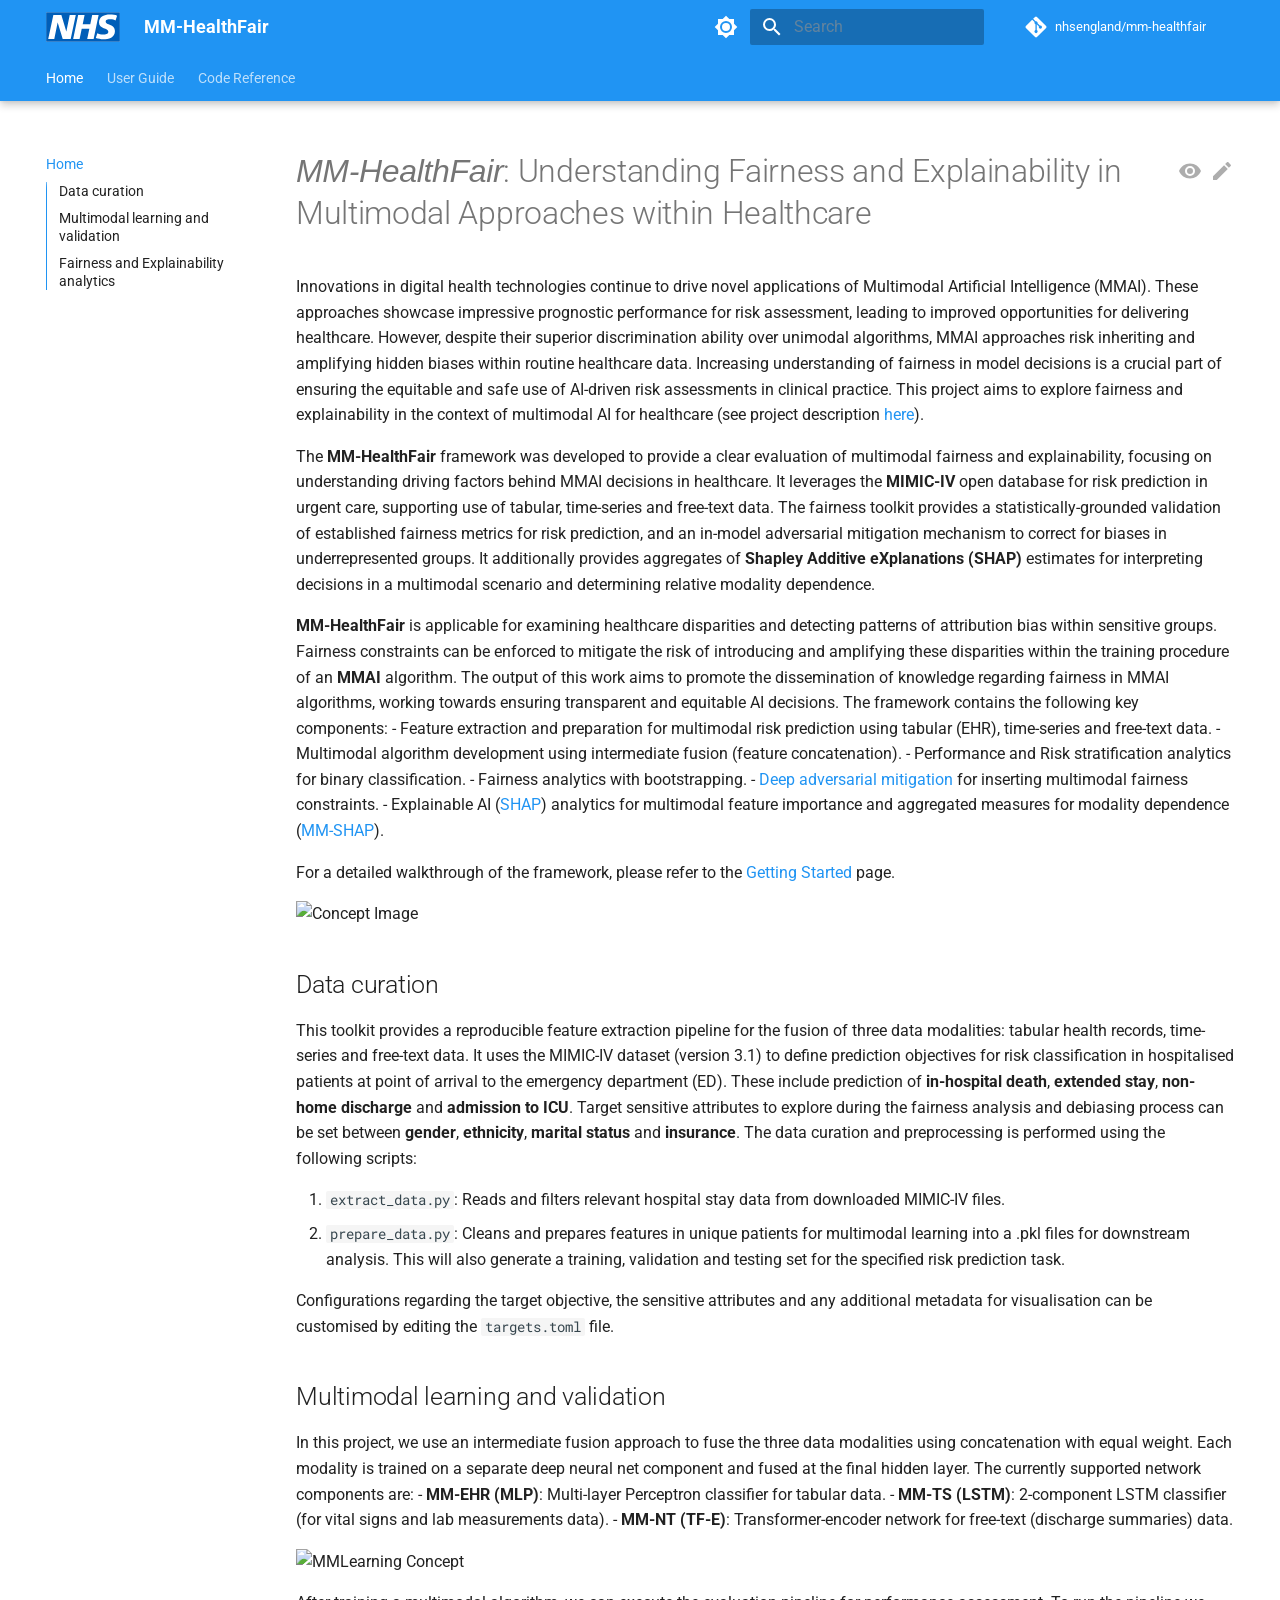
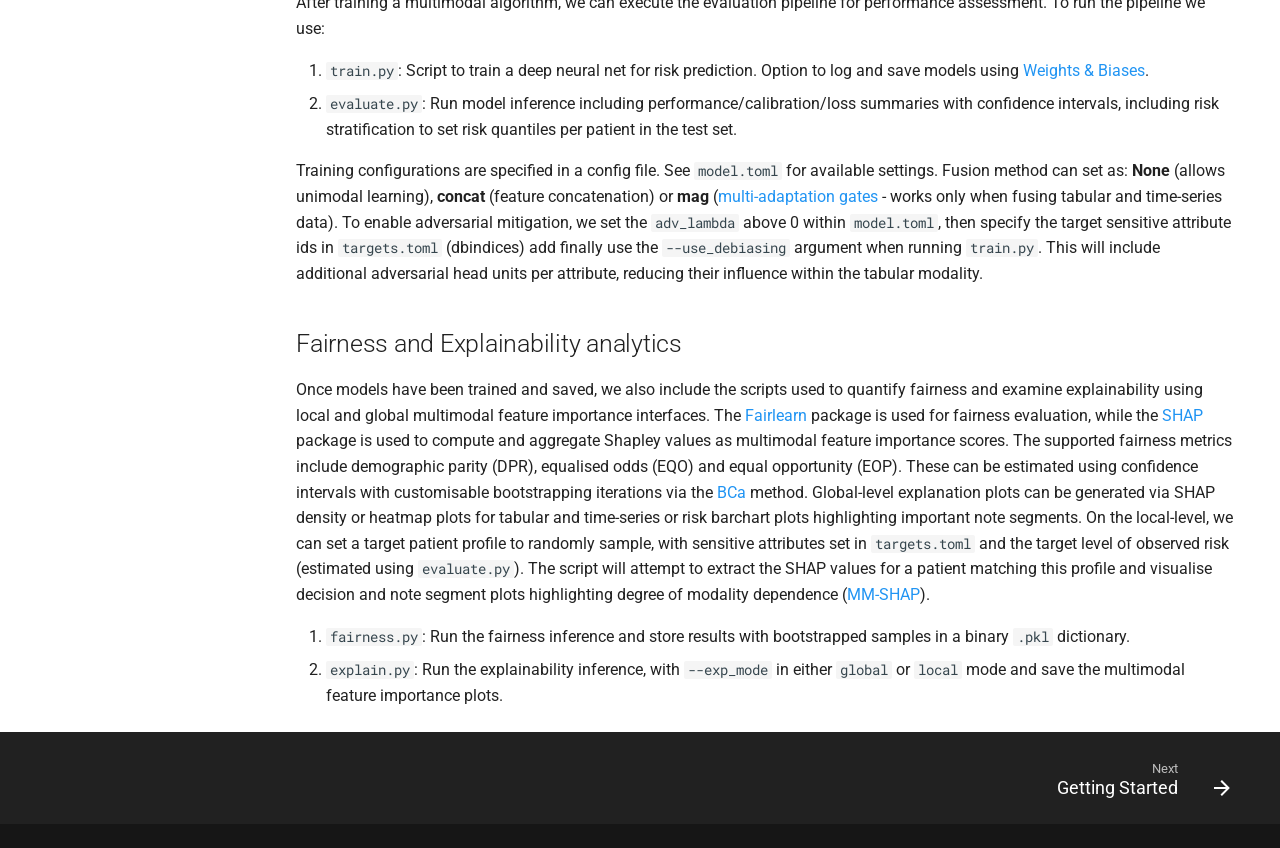
==== commit 90ab3667: "Deployed 0c2c400 with MkDocs version: 1.6.1" ====
--- a/index.html
+++ b/index.html
@@ -783,9 +783,11 @@
 - <strong>MM-TS (LSTM)</strong>: 2-component LSTM classifier (for vital signs and lab measurements data).
 - <strong>MM-NT (TF-E)</strong>: Transformer-encoder network for free-text (discharge summaries) data.</p>
 <p><img alt="MMLearning Concept" src="https://raw.githubusercontent.com/nhsengland/mm-healthfair/refs/heads/main/report/MMHealthFair%20Components.png" /></p>
-<p>After training a multimodal algorithm, we can execute the evaluation pipeline for performance assessment. To run the pipeline we use:
-1. <code>train.py</code>: Script to train a deep neural net for risk prediction. Option to log and save models using <a href="https://wandb.ai">Weights &amp; Biases</a>.
-2. <code>evaluate.py</code>: Run model inference including performance/calibration/loss summaries with confidence intervals, including risk stratification to set risk quantiles per patient in the test set.</p>
+<p>After training a multimodal algorithm, we can execute the evaluation pipeline for performance assessment. To run the pipeline we use:</p>
+<ol>
+<li><code>train.py</code>: Script to train a deep neural net for risk prediction. Option to log and save models using <a href="https://wandb.ai">Weights &amp; Biases</a>.</li>
+<li><code>evaluate.py</code>: Run model inference including performance/calibration/loss summaries with confidence intervals, including risk stratification to set risk quantiles per patient in the test set.</li>
+</ol>
 <p>Training configurations are specified in a config file. See <code>model.toml</code> for available settings. Fusion method can set as: <strong>None</strong> (allows unimodal learning), <strong>concat</strong> (feature concatenation) or <strong>mag</strong> (<a href="https://discovery.ucl.ac.uk/id/eprint/10188927/1/MAG___An_EXTENDED_Multimodal_Adaptation_Gate_for_Multimodal_Sentiment_Analysis.pdf">multi-adaptation gates</a> - works only when fusing tabular and time-series data). To enable adversarial mitigation, we set the <code>adv_lambda</code> above 0 within <code>model.toml</code>, then specify the target sensitive attribute ids in <code>targets.toml</code> (dbindices) add finally use the <code>--use_debiasing</code> argument when running <code>train.py</code>. This will include additional adversarial head units per attribute, reducing their influence within the tabular modality.</p>
 <h2 id="fairness-and-explainability-analytics">Fairness and Explainability analytics</h2>
 <p>Once models have been trained and saved, we also include the scripts used to quantify fairness and examine explainability using local and global multimodal feature importance interfaces. The <a href="https://fairlearn.org/">Fairlearn</a> package is used for fairness evaluation, while the <a href="https://shap.readthedocs.io/en/latest/">SHAP</a> package is used to compute and aggregate Shapley values as multimodal feature importance scores. The supported fairness metrics include demographic parity (DPR), equalised odds (EQO) and equal opportunity (EOP). These can be estimated using confidence intervals with customisable bootstrapping iterations via the <a href="https://www.erikdrysdale.com/bca_python/">BCa</a> method. Global-level explanation plots can be generated via SHAP density or heatmap plots for tabular and time-series or risk barchart plots highlighting important note segments. On the local-level, we can set a target patient profile to randomly sample, with sensitive attributes set in <code>targets.toml</code> and the target level of observed risk (estimated using <code>evaluate.py</code>). The script will attempt to extract the SHAP values for a patient matching this profile and visualise decision and note segment plots highlighting degree of modality dependence (<a href="https://github.com/Heidelberg-NLP/MM-SHAP/blob/main">MM-SHAP</a>).</p>
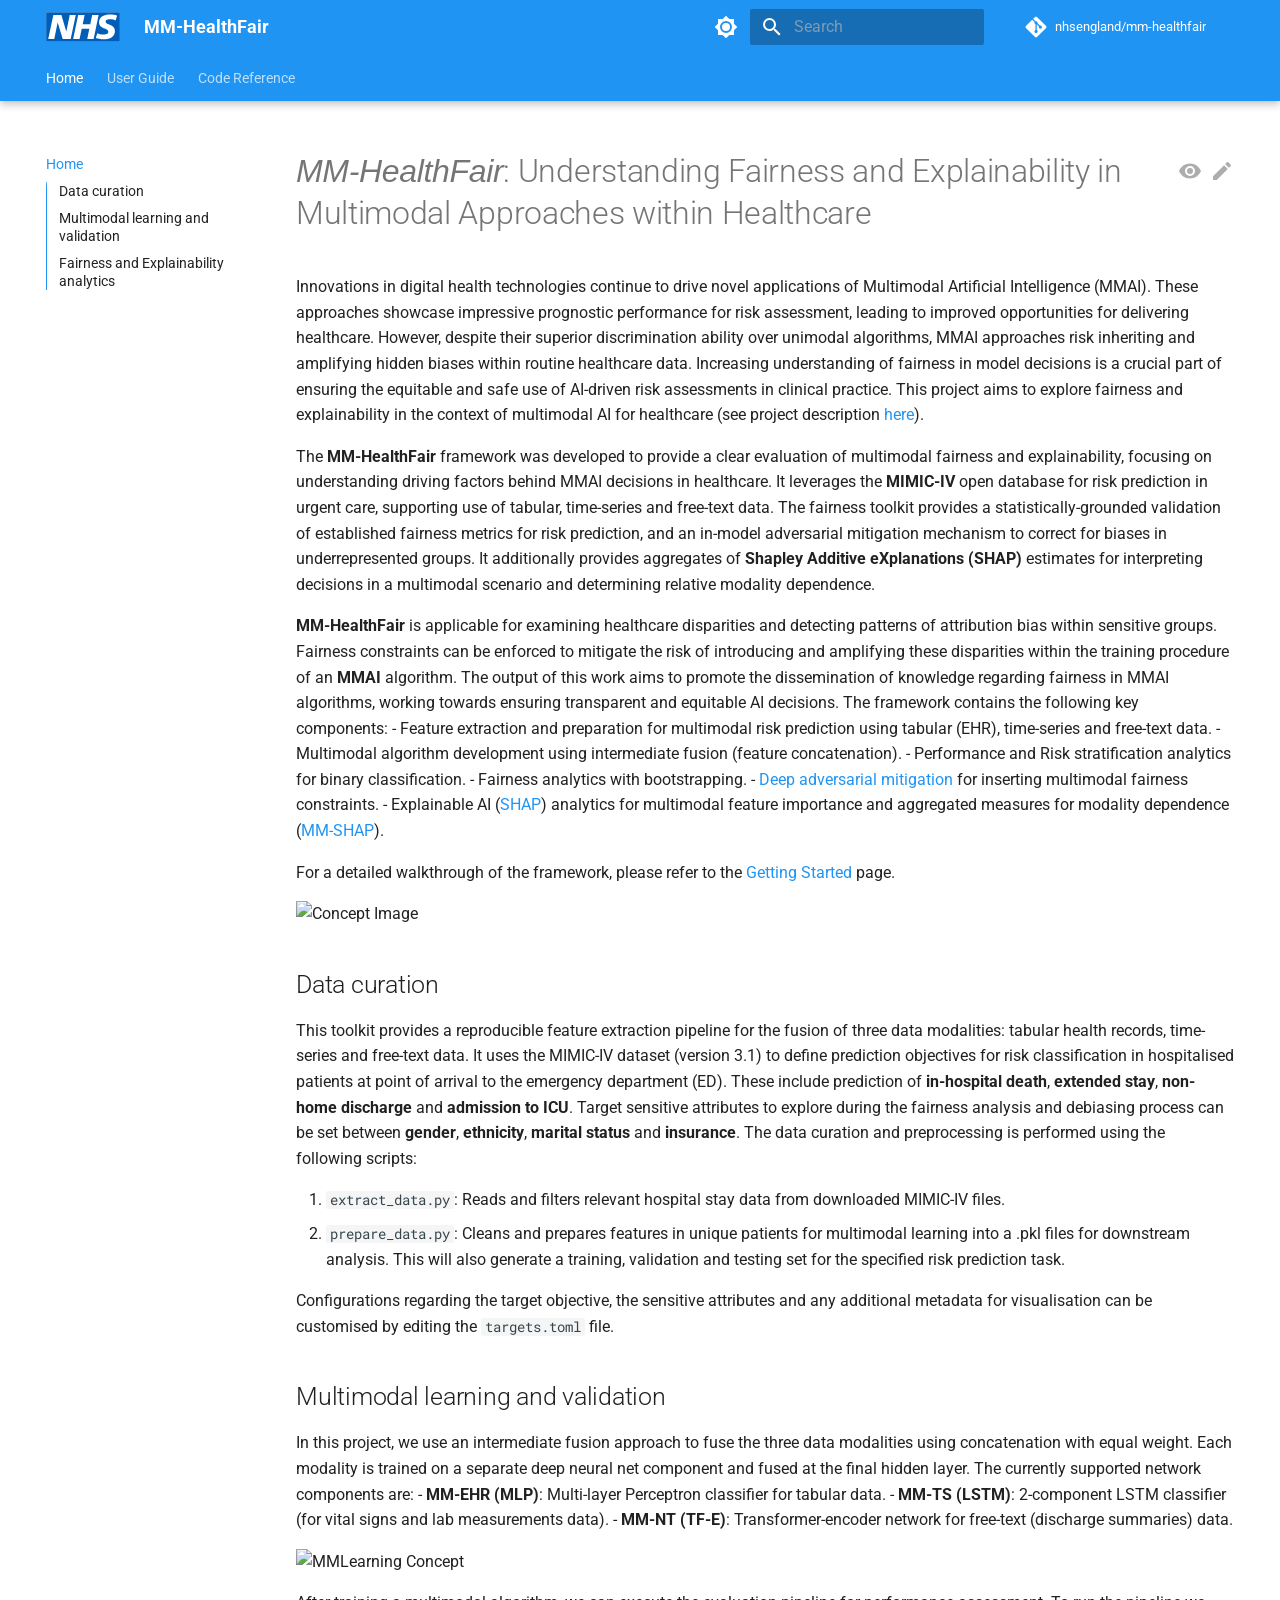
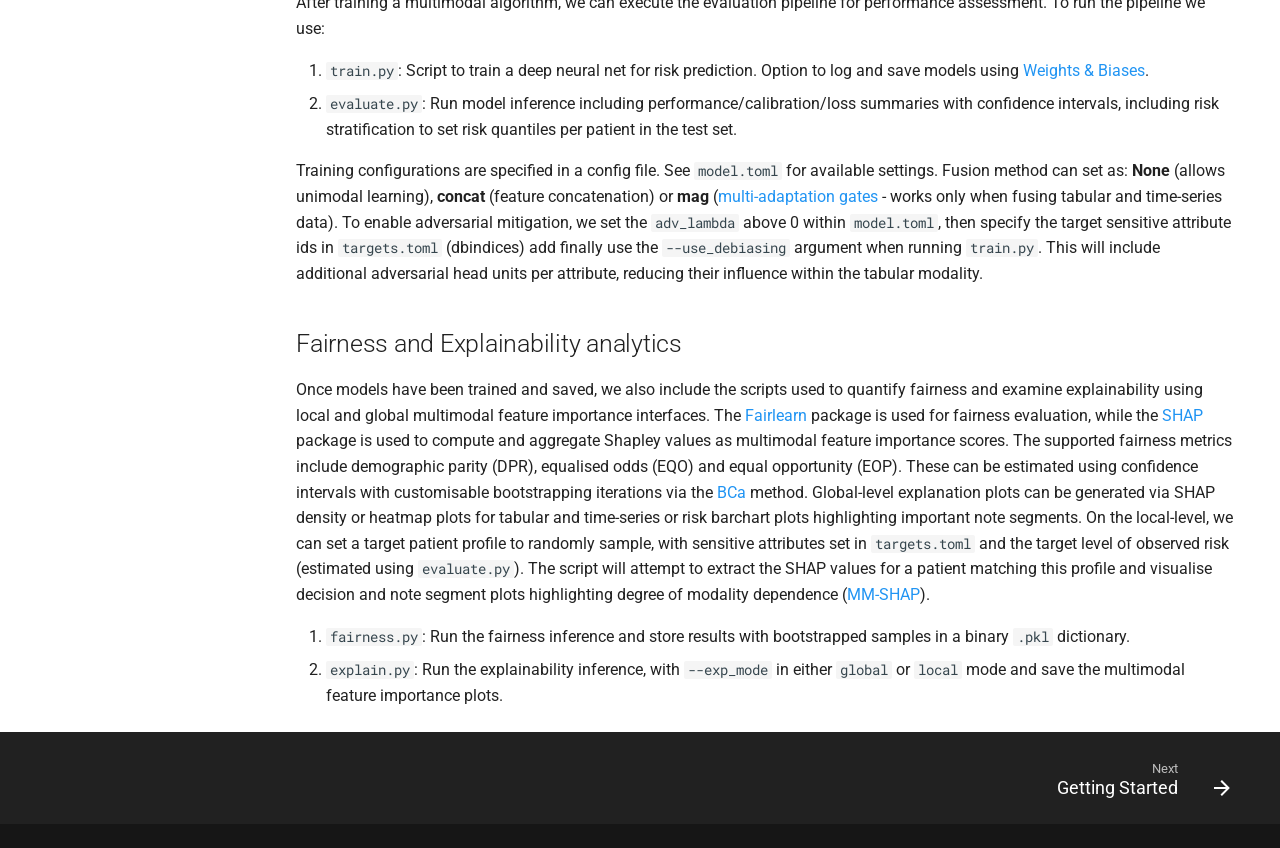
==== commit 7d1b5f16: "Deployed 5a76959 with MkDocs version: 1.6.1" ====
--- a/index.html
+++ b/index.html
@@ -768,7 +768,7 @@
 - Fairness analytics with bootstrapping.
 - <a href="https://arxiv.org/abs/1801.07593">Deep adversarial mitigation</a> for inserting multimodal fairness constraints.
 - Explainable AI (<a href="https://shap.readthedocs.io/en/latest/">SHAP</a>) analytics for multimodal feature importance and aggregated measures for modality dependence (<a href="https://github.com/Heidelberg-NLP/MM-SHAP/blob/main/">MM-SHAP</a>).</p>
-<p>For a detailed walkthrough of the framework, please refer to the <a href="https://github.com/nhsengland/mm-healthfair/blob/main/docs/getting_started.md">Getting Started</a> page.</p>
+<p>For a detailed walkthrough of the framework, please refer to the <a href="https://nhsengland.github.io/mm-healthfair/getting_started/">Getting Started</a> page.</p>
 <p><img alt="Concept Image" src="https://raw.githubusercontent.com/nhsengland/mm-healthfair/refs/heads/main/report/NHSE%20MMFair%20Concept.png" /></p>
 <h2 id="data-curation">Data curation</h2>
 <p>This toolkit provides a reproducible feature extraction pipeline for the fusion of three data modalities: tabular health records, time-series and free-text data. It uses the MIMIC-IV dataset (version 3.1) to define prediction objectives for risk classification in hospitalised patients at point of arrival to the emergency department (ED). These include prediction of <strong>in-hospital death</strong>, <strong>extended stay</strong>, <strong>non-home discharge</strong> and <strong>admission to ICU</strong>. Target sensitive attributes to explore during the fairness analysis and debiasing process can be set between <strong>gender</strong>, <strong>ethnicity</strong>, <strong>marital status</strong> and <strong>insurance</strong>. The data curation and preprocessing is performed using the following scripts:</p>
